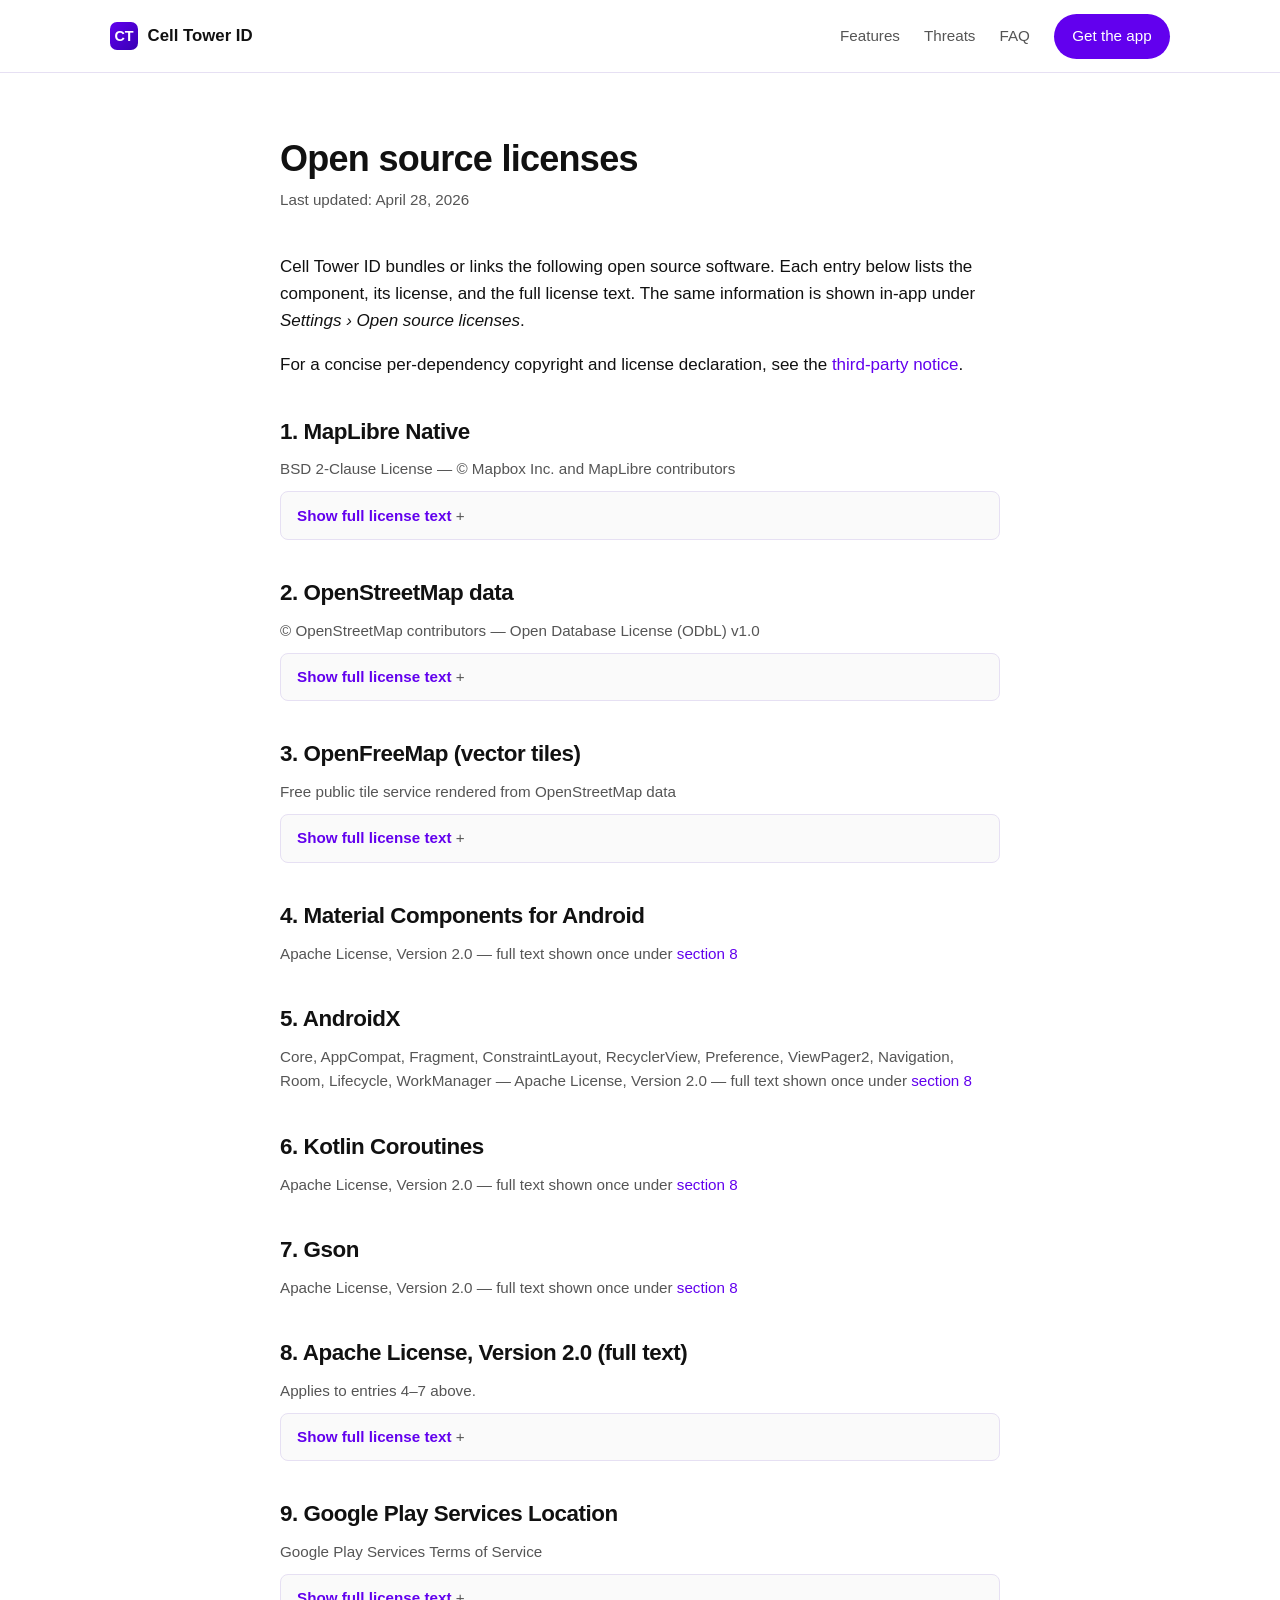
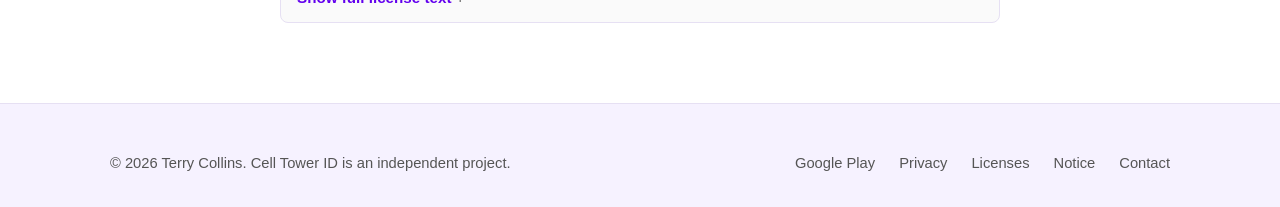
==== website/licenses.html @ 34ce7bbb "Repoint privacy URL to cell-tower-id.com and publish licenses/notice pages The app and docs still po" ====
<!doctype html>
<html lang="en">
<head>
  <meta charset="utf-8">
  <meta name="viewport" content="width=device-width, initial-scale=1">
  <title>Open source licenses &mdash; Cell Tower ID</title>
  <meta name="description" content="Open source licenses for software bundled with Cell Tower ID, including MapLibre, OpenStreetMap, OpenFreeMap, AndroidX, Material Components, Kotlin Coroutines, Gson, and Google Play Services Location.">
  <meta name="theme-color" content="#6200ee">
  <link rel="canonical" href="https://cell-tower-id.com/licenses.html">
  <link rel="stylesheet" href="styles.css">
</head>
<body>

  <header class="site-header">
    <div class="container">
      <a class="brand" href="index.html">
        <span class="brand-mark">CT</span>
        <span>Cell Tower ID</span>
      </a>
      <nav class="nav" aria-label="Primary">
        <a href="index.html#features">Features</a>
        <a href="index.html#threats">Threats</a>
        <a href="index.html#faq">FAQ</a>
        <a class="btn-cta" href="https://play.google.com/store/apps/details?id=com.terrycollins.celltowerid">Get the app</a>
      </nav>
    </div>
  </header>

  <main class="legal">
    <h1>Open source licenses</h1>
    <p class="updated">Last updated: April 28, 2026</p>

    <p>Cell Tower ID bundles or links the following open source software. Each entry below lists the component, its license, and the full license text. The same information is shown in-app under <em>Settings &rsaquo; Open source licenses</em>.</p>
    <p>For a concise per-dependency copyright and license declaration, see the <a href="notice.html">third-party notice</a>.</p>

    <h2>1. MapLibre Native</h2>
    <p class="terms">BSD 2-Clause License &mdash; &copy; Mapbox Inc. and MapLibre contributors</p>
    <details id="lic-maplibre">
      <summary>Show full license text</summary>
      <pre id="text-maplibre">BSD 2-Clause License

Copyright (c) 2014-2020, Mapbox Inc.
Copyright (c) 2020-2025, MapLibre contributors

Redistribution and use in source and binary forms, with or without
modification, are permitted provided that the following conditions are met:

1. Redistributions of source code must retain the above copyright notice,
   this list of conditions and the following disclaimer.

2. Redistributions in binary form must reproduce the above copyright notice,
   this list of conditions and the following disclaimer in the documentation
   and/or other materials provided with the distribution.

THIS SOFTWARE IS PROVIDED BY THE COPYRIGHT HOLDERS AND CONTRIBUTORS "AS IS"
AND ANY EXPRESS OR IMPLIED WARRANTIES, INCLUDING, BUT NOT LIMITED TO, THE
IMPLIED WARRANTIES OF MERCHANTABILITY AND FITNESS FOR A PARTICULAR PURPOSE
ARE DISCLAIMED. IN NO EVENT SHALL THE COPYRIGHT HOLDER OR CONTRIBUTORS BE
LIABLE FOR ANY DIRECT, INDIRECT, INCIDENTAL, SPECIAL, EXEMPLARY, OR
CONSEQUENTIAL DAMAGES (INCLUDING, BUT NOT LIMITED TO, PROCUREMENT OF
SUBSTITUTE GOODS OR SERVICES; LOSS OF USE, DATA, OR PROFITS; OR BUSINESS
INTERRUPTION) HOWEVER CAUSED AND ON ANY THEORY OF LIABILITY, WHETHER IN
CONTRACT, STRICT LIABILITY, OR TORT (INCLUDING NEGLIGENCE OR OTHERWISE)
ARISING IN ANY WAY OUT OF THE USE OF THIS SOFTWARE, EVEN IF ADVISED OF THE
POSSIBILITY OF SUCH DAMAGE.</pre>
    </details>

    <h2>2. OpenStreetMap data</h2>
    <p class="terms">&copy; OpenStreetMap contributors &mdash; Open Database License (ODbL) v1.0</p>
    <details id="lic-osm">
      <summary>Show full license text</summary>
      <pre id="text-osm">Map data &copy; OpenStreetMap contributors

This product includes data from the OpenStreetMap project, available
under the Open Database License (ODbL) v1.0:

    https://opendatacommons.org/licenses/odbl/1-0/

Cartography (rendered tiles) is provided by OpenFreeMap and is
distributed as a "Produced Work" under the ODbL terms.

For full attribution information, see:

    https://www.openstreetmap.org/copyright

Summary of ODbL terms (informative &mdash; not a substitute for the license):

  - Attribute: You must attribute any public use of the database, or works
    produced from the database, in the manner specified in the license.
  - Share-Alike: If you publicly use any adapted version of the database,
    or works produced from an adapted database, you must also offer that
    adapted database under the ODbL.
  - Keep open: If you redistribute the database, or an adapted version of
    it, then you may use technological measures that restrict the work
    (such as DRM) as long as you also redistribute a version without such
    measures.</pre>
    </details>

    <h2>3. OpenFreeMap (vector tiles)</h2>
    <p class="terms">Free public tile service rendered from OpenStreetMap data</p>
    <details id="lic-openfreemap">
      <summary>Show full license text</summary>
      <pre id="text-openfreemap">OpenFreeMap

Vector map tiles served from https://tiles.openfreemap.org are
provided by the OpenFreeMap project for free public use, including
in commercial applications, with no API key or registration.

Cell Tower ID renders these tiles using the MapLibre Native SDK and
caches a small bounded number of tiles for offline display via
MapLibre's standard offline manager.

Tile data is rendered from OpenStreetMap source data and is
distributed under the same Open Database License (ODbL) v1.0:

    https://opendatacommons.org/licenses/odbl/1-0/

OpenFreeMap project page and terms:

    https://openfreemap.org/

Required attribution:

    &copy; OpenStreetMap contributors &middot; OpenFreeMap

This attribution is shown on every map screen in this application
and may not be hidden or obscured.</pre>
    </details>

    <h2>4. Material Components for Android</h2>
    <p class="terms">Apache License, Version 2.0 &mdash; full text shown once under <a href="#lic-apache">section 8</a></p>

    <h2>5. AndroidX</h2>
    <p class="terms">Core, AppCompat, Fragment, ConstraintLayout, RecyclerView, Preference, ViewPager2, Navigation, Room, Lifecycle, WorkManager &mdash; Apache License, Version 2.0 &mdash; full text shown once under <a href="#lic-apache">section 8</a></p>

    <h2>6. Kotlin Coroutines</h2>
    <p class="terms">Apache License, Version 2.0 &mdash; full text shown once under <a href="#lic-apache">section 8</a></p>

    <h2>7. Gson</h2>
    <p class="terms">Apache License, Version 2.0 &mdash; full text shown once under <a href="#lic-apache">section 8</a></p>

    <h2 id="lic-apache">8. Apache License, Version 2.0 (full text)</h2>
    <p class="terms">Applies to entries 4&ndash;7 above.</p>
    <details id="lic-apache-details">
      <summary>Show full license text</summary>
      <pre id="text-apache">                                 Apache License
                           Version 2.0, January 2004
                        http://www.apache.org/licenses/

   TERMS AND CONDITIONS FOR USE, REPRODUCTION, AND DISTRIBUTION

   1. Definitions.

      "License" shall mean the terms and conditions for use, reproduction,
      and distribution as defined by Sections 1 through 9 of this document.

      "Licensor" shall mean the copyright owner or entity authorized by
      the copyright owner that is granting the License.

      "Legal Entity" shall mean the union of the acting entity and all
      other entities that control, are controlled by, or are under common
      control with that entity. For the purposes of this definition,
      "control" means (i) the power, direct or indirect, to cause the
      direction or management of such entity, whether by contract or
      otherwise, or (ii) ownership of fifty percent (50%) or more of the
      outstanding shares, or (iii) beneficial ownership of such entity.

      "You" (or "Your") shall mean an individual or Legal Entity
      exercising permissions granted by this License.

      "Source" form shall mean the preferred form for making modifications,
      including but not limited to software source code, documentation
      source, and configuration files.

      "Object" form shall mean any form resulting from mechanical
      transformation or translation of a Source form, including but
      not limited to compiled object code, generated documentation,
      and conversions to other media types.

      "Work" shall mean the work of authorship, whether in Source or
      Object form, made available under the License, as indicated by a
      copyright notice that is included in or attached to the work
      (an example is provided in the Appendix below).

      "Derivative Works" shall mean any work, whether in Source or Object
      form, that is based on (or derived from) the Work and for which the
      editorial revisions, annotations, elaborations, or other modifications
      represent, as a whole, an original work of authorship. For the purposes
      of this License, Derivative Works shall not include works that remain
      separable from, or merely link (or bind by name) to the interfaces of,
      the Work and Derivative Works thereof.

      "Contribution" shall mean any work of authorship, including
      the original version of the Work and any modifications or additions
      to that Work or Derivative Works thereof, that is intentionally
      submitted to Licensor for inclusion in the Work by the copyright owner
      or by an individual or Legal Entity authorized to submit on behalf of
      the copyright owner. For the purposes of this definition, "submitted"
      means any form of electronic, verbal, or written communication sent
      to the Licensor or its representatives, including but not limited to
      communication on electronic mailing lists, source code control systems,
      and issue tracking systems that are managed by, or on behalf of, the
      Licensor for the purpose of discussing and improving the Work, but
      excluding communication that is conspicuously marked or otherwise
      designated in writing by the copyright owner as "Not a Contribution."

      "Contributor" shall mean Licensor and any individual or Legal Entity
      on behalf of whom a Contribution has been received by Licensor and
      subsequently incorporated within the Work.

   2. Grant of Copyright License. Subject to the terms and conditions of
      this License, each Contributor hereby grants to You a perpetual,
      worldwide, non-exclusive, no-charge, royalty-free, irrevocable
      copyright license to reproduce, prepare Derivative Works of,
      publicly display, publicly perform, sublicense, and distribute the
      Work and such Derivative Works in Source or Object form.

   3. Grant of Patent License. Subject to the terms and conditions of
      this License, each Contributor hereby grants to You a perpetual,
      worldwide, non-exclusive, no-charge, royalty-free, irrevocable
      (except as stated in this section) patent license to make, have made,
      use, offer to sell, sell, import, and otherwise transfer the Work,
      where such license applies only to those patent claims licensable
      by such Contributor that are necessarily infringed by their
      Contribution(s) alone or by combination of their Contribution(s)
      with the Work to which such Contribution(s) was submitted. If You
      institute patent litigation against any entity (including a
      cross-claim or counterclaim in a lawsuit) alleging that the Work
      or a Contribution incorporated within the Work constitutes direct
      or contributory patent infringement, then any patent licenses
      granted to You under this License for that Work shall terminate
      as of the date such litigation is filed.

   4. Redistribution. You may reproduce and distribute copies of the
      Work or Derivative Works thereof in any medium, with or without
      modifications, and in Source or Object form, provided that You
      meet the following conditions:

      (a) You must give any other recipients of the Work or
          Derivative Works a copy of this License; and

      (b) You must cause any modified files to carry prominent notices
          stating that You changed the files; and

      (c) You must retain, in the Source form of any Derivative Works
          that You distribute, all copyright, patent, trademark, and
          attribution notices from the Source form of the Work,
          excluding those notices that do not pertain to any part of
          the Derivative Works; and

      (d) If the Work includes a "NOTICE" text file as part of its
          distribution, then any Derivative Works that You distribute must
          include a readable copy of the attribution notices contained
          within such NOTICE file, excluding those notices that do not
          pertain to any part of the Derivative Works, in at least one
          of the following places: within a NOTICE text file distributed
          as part of the Derivative Works; within the Source form or
          documentation, if provided along with the Derivative Works; or,
          within a display generated by the Derivative Works, if and
          wherever such third-party notices normally appear. The contents
          of the NOTICE file are for informational purposes only and
          do not modify the License. You may add Your own attribution
          notices within Derivative Works that You distribute, alongside
          or as an addendum to the NOTICE text from the Work, provided
          that such additional attribution notices cannot be construed
          as modifying the License.

      You may add Your own copyright statement to Your modifications and
      may provide additional or different license terms and conditions
      for use, reproduction, or distribution of Your modifications, or
      for any such Derivative Works as a whole, provided Your use,
      reproduction, and distribution of the Work otherwise complies with
      the conditions stated in this License.

   5. Submission of Contributions. Unless You explicitly state otherwise,
      any Contribution intentionally submitted for inclusion in the Work
      by You to the Licensor shall be under the terms and conditions of
      this License, without any additional terms or conditions.
      Notwithstanding the above, nothing herein shall supersede or modify
      the terms of any separate license agreement you may have executed
      with Licensor regarding such Contributions.

   6. Trademarks. This License does not grant permission to use the trade
      names, trademarks, service marks, or product names of the Licensor,
      except as required for describing the origin of the Work and
      reproducing the content of the NOTICE file.

   7. Disclaimer of Warranty. Unless required by applicable law or
      agreed to in writing, Licensor provides the Work (and each
      Contributor provides its Contributions) on an "AS IS" BASIS,
      WITHOUT WARRANTIES OR CONDITIONS OF ANY KIND, either express or
      implied, including, without limitation, any warranties or conditions
      of TITLE, NON-INFRINGEMENT, MERCHANTABILITY, or FITNESS FOR A
      PARTICULAR PURPOSE. You are solely responsible for determining the
      appropriateness of using or redistributing the Work and assume any
      risks associated with Your exercise of permissions under this License.

   8. Limitation of Liability. In no event and under no legal theory,
      whether in tort (including negligence), contract, or otherwise,
      unless required by applicable law (such as deliberate and grossly
      negligent acts) or agreed to in writing, shall any Contributor be
      liable to You for damages, including any direct, indirect, special,
      incidental, or consequential damages of any character arising as a
      result of this License or out of the use or inability to use the
      Work (including but not limited to damages for loss of goodwill,
      work stoppage, computer failure or malfunction, or any and all
      other commercial damages or losses), even if such Contributor
      has been advised of the possibility of such damages.

   9. Accepting Warranty or Additional Liability. While redistributing
      the Work or Derivative Works thereof, You may accept support,
      service, warranty, indemnity, or other liability obligations and/or
      rights consistent with this License. However, in accepting such
      obligations, You may act only on Your own behalf and on Your sole
      responsibility, not on behalf of any other Contributor, and only
      if You agree to indemnify, defend, and hold each Contributor
      harmless for any liability incurred by, or claims asserted against,
      such Contributor by reason of your accepting any such warranty or
      additional liability.

   END OF TERMS AND CONDITIONS</pre>
    </details>

    <h2>9. Google Play Services Location</h2>
    <p class="terms">Google Play Services Terms of Service</p>
    <details id="lic-play-services">
      <summary>Show full license text</summary>
      <pre id="text-play-services">Google Play Services Location

Used by Cell Tower ID for the FusedLocationProviderClient API,
which supplies GPS coordinates that are paired with cell tower
observations during a collection session.

Distributed by Google LLC under the Google Play Services Terms of
Service:

    https://developers.google.com/android/guides/overview

Use of the Google Play Services SDK is also governed by the
Google APIs Terms of Service:

    https://developers.google.com/terms

Cell Tower ID does not transmit any location data, cell tower data,
or device identifiers off the device. The Play Services Location
client is used purely for on-device positioning.</pre>
    </details>
  </main>

  <footer class="site-footer">
    <div class="container">
      <div>&copy; 2026 Terry Collins. Cell Tower ID is an independent project.</div>
      <nav class="footer-links" aria-label="Footer">
        <a href="https://play.google.com/store/apps/details?id=com.terrycollins.celltowerid">Google Play</a>
        <a href="privacy.html">Privacy</a>
        <a href="licenses.html">Licenses</a>
        <a href="notice.html">Notice</a>
        <a href="mailto:tezball86@gmail.com">Contact</a>
      </nav>
    </div>
  </footer>

</body>
</html>
---- website/styles.css ----
:root {
  --primary: #6200ee;
  --primary-dark: #3700b3;
  --primary-soft: #f6f2ff;
  --accent: #03dac5;
  --alert-high: #d50000;
  --alert-medium: #ff6d00;
  --bg: #ffffff;
  --bg-soft: #f6f2ff;
  --bg-elevated: #fafafa;
  --text: #111111;
  --text-muted: #555555;
  --border: #e6e0f3;
  --shadow-sm: 0 1px 2px rgba(0, 0, 0, 0.06), 0 2px 6px rgba(0, 0, 0, 0.04);
  --shadow-md: 0 4px 12px rgba(98, 0, 238, 0.10), 0 1px 3px rgba(0, 0, 0, 0.05);
  --shadow-lg: 0 10px 30px rgba(98, 0, 238, 0.18);
  --radius-sm: 8px;
  --radius-md: 14px;
  --radius-lg: 24px;
  --max-width: 1100px;
  --space-section: clamp(3rem, 8vw, 6rem);
}

* {
  box-sizing: border-box;
}

html {
  scroll-behavior: smooth;
  -webkit-text-size-adjust: 100%;
}

body {
  margin: 0;
  font-family: -apple-system, BlinkMacSystemFont, "Segoe UI", Roboto, "Helvetica Neue", Arial, sans-serif;
  font-size: 17px;
  line-height: 1.6;
  color: var(--text);
  background: var(--bg);
  -webkit-font-smoothing: antialiased;
  -moz-osx-font-smoothing: grayscale;
}

img {
  max-width: 100%;
  height: auto;
  display: block;
}

a {
  color: var(--primary);
  text-decoration: none;
}

a:hover {
  color: var(--primary-dark);
  text-decoration: underline;
}

h1, h2, h3 {
  margin: 0 0 0.5em;
  line-height: 1.2;
  color: var(--text);
  letter-spacing: -0.02em;
}

h1 { font-size: clamp(2.25rem, 5.5vw, 3.5rem); font-weight: 800; }
h2 { font-size: clamp(1.75rem, 3.5vw, 2.5rem); font-weight: 700; margin-bottom: 0.75em; }
h3 { font-size: 1.25rem; font-weight: 600; }

p { margin: 0 0 1em; }

.container {
  max-width: var(--max-width);
  margin: 0 auto;
  padding: 0 1.25rem;
}

/* ---------- Header ---------- */
.site-header {
  position: sticky;
  top: 0;
  z-index: 50;
  background: rgba(255, 255, 255, 0.85);
  backdrop-filter: saturate(180%) blur(12px);
  -webkit-backdrop-filter: saturate(180%) blur(12px);
  border-bottom: 1px solid var(--border);
}

.site-header .container {
  display: flex;
  align-items: center;
  justify-content: space-between;
  padding-top: 0.85rem;
  padding-bottom: 0.85rem;
}

.brand {
  display: flex;
  align-items: center;
  gap: 0.6rem;
  font-weight: 700;
  color: var(--text);
  text-decoration: none;
  font-size: 1.05rem;
}

.brand:hover { text-decoration: none; color: var(--text); }

.brand-mark {
  width: 28px;
  height: 28px;
  border-radius: 7px;
  background: linear-gradient(135deg, var(--primary), var(--primary-dark));
  display: grid;
  place-items: center;
  color: white;
  font-weight: 800;
  font-size: 0.9rem;
}

.nav {
  display: flex;
  align-items: center;
  gap: 1.5rem;
}

.nav a {
  color: var(--text-muted);
  font-size: 0.95rem;
  font-weight: 500;
}

.nav a:hover { color: var(--primary); text-decoration: none; }

.nav .btn-cta { color: white; }
.nav .btn-cta:hover { color: white; }

@media (max-width: 720px) {
  .nav a:not(.btn-cta) { display: none; }
}

/* ---------- Buttons ---------- */
.btn-cta {
  display: inline-flex;
  align-items: center;
  gap: 0.5rem;
  background: var(--primary);
  color: white;
  padding: 0.65rem 1.15rem;
  border-radius: 999px;
  font-weight: 600;
  font-size: 0.95rem;
  border: none;
  transition: background 0.15s ease, transform 0.15s ease;
}

.btn-cta:hover {
  background: var(--primary-dark);
  text-decoration: none;
  color: white;
  transform: translateY(-1px);
}

.btn-cta-large {
  padding: 0.9rem 1.5rem;
  font-size: 1.05rem;
}

.btn-secondary {
  display: inline-flex;
  align-items: center;
  gap: 0.5rem;
  border: 1.5px solid var(--border);
  color: var(--text);
  padding: 0.85rem 1.4rem;
  border-radius: 999px;
  font-weight: 600;
  font-size: 1rem;
  background: white;
  transition: border-color 0.15s ease, color 0.15s ease;
}

.btn-secondary:hover {
  border-color: var(--primary);
  color: var(--primary);
  text-decoration: none;
}

/* ---------- Hero ---------- */
.hero {
  padding: 4rem 0 var(--space-section);
  background:
    radial-gradient(ellipse 90% 60% at 50% 0%, var(--primary-soft) 0%, transparent 60%),
    var(--bg);
  overflow: hidden;
}

.hero-grid {
  display: grid;
  grid-template-columns: 1.15fr 1fr;
  gap: 3.5rem;
  align-items: center;
}

@media (max-width: 860px) {
  .hero-grid { grid-template-columns: 1fr; gap: 2.5rem; text-align: center; }
}

.hero-eyebrow {
  display: inline-block;
  font-size: 0.85rem;
  font-weight: 600;
  text-transform: uppercase;
  letter-spacing: 0.08em;
  color: var(--primary);
  background: var(--primary-soft);
  padding: 0.35rem 0.8rem;
  border-radius: 999px;
  margin-bottom: 1.25rem;
}

.hero h1 {
  margin-bottom: 1rem;
}

.hero-tagline {
  font-size: clamp(1.05rem, 2vw, 1.25rem);
  color: var(--text-muted);
  max-width: 32em;
  margin-bottom: 2rem;
}

@media (max-width: 860px) {
  .hero-tagline { margin-left: auto; margin-right: auto; }
}

.hero-actions {
  display: flex;
  flex-wrap: wrap;
  gap: 0.75rem;
  align-items: center;
}

@media (max-width: 860px) {
  .hero-actions { justify-content: center; }
}

.hero-screenshot-wrap {
  position: relative;
  display: flex;
  justify-content: center;
}

.hero-screenshot {
  border-radius: var(--radius-lg);
  box-shadow: var(--shadow-lg);
  max-height: 600px;
  width: auto;
  border: 1px solid var(--border);
}

/* ---------- Generic section ---------- */
section { padding: var(--space-section) 0; }
section.alt { background: var(--bg-soft); }

.section-head {
  text-align: center;
  max-width: 38em;
  margin: 0 auto 3rem;
}

.section-head p {
  color: var(--text-muted);
  font-size: 1.1rem;
  margin: 0;
}

.eyebrow {
  display: inline-block;
  font-size: 0.85rem;
  font-weight: 600;
  text-transform: uppercase;
  letter-spacing: 0.08em;
  color: var(--primary);
  margin-bottom: 0.75rem;
}

/* ---------- Pillars ---------- */
.pillars {
  display: grid;
  grid-template-columns: repeat(3, 1fr);
  gap: 1.5rem;
}

@media (max-width: 760px) {
  .pillars { grid-template-columns: 1fr; }
}

.pillar {
  background: white;
  border: 1px solid var(--border);
  border-radius: var(--radius-md);
  padding: 1.75rem;
  transition: transform 0.2s ease, box-shadow 0.2s ease;
}

.pillar:hover {
  transform: translateY(-2px);
  box-shadow: var(--shadow-md);
}

.pillar-icon {
  width: 44px;
  height: 44px;
  border-radius: 11px;
  background: var(--primary-soft);
  color: var(--primary);
  display: grid;
  place-items: center;
  margin-bottom: 1rem;
}

.pillar-icon svg { width: 22px; height: 22px; }

.pillar h3 { margin-bottom: 0.5rem; }
.pillar p { color: var(--text-muted); margin: 0; font-size: 0.97rem; }

/* ---------- Feature grid ---------- */
.feature-grid {
  display: grid;
  grid-template-columns: repeat(4, 1fr);
  gap: 1rem;
}

@media (max-width: 980px) { .feature-grid { grid-template-columns: repeat(2, 1fr); } }
@media (max-width: 520px) { .feature-grid { grid-template-columns: 1fr; } }

.feature {
  background: white;
  border: 1px solid var(--border);
  border-radius: var(--radius-md);
  padding: 1.25rem;
  font-size: 0.95rem;
}

.feature-title {
  font-weight: 600;
  margin-bottom: 0.35rem;
  color: var(--text);
}

.feature-body {
  color: var(--text-muted);
  font-size: 0.9rem;
  margin: 0;
}

/* ---------- Screenshot gallery ---------- */
.gallery {
  display: flex;
  gap: 1rem;
  overflow-x: auto;
  padding: 0.5rem 1.25rem 2rem;
  scroll-snap-type: x mandatory;
  -webkit-overflow-scrolling: touch;
  scrollbar-width: thin;
}

.gallery-wrap { margin: 0 -1.25rem; }

.gallery-item {
  flex: 0 0 auto;
  width: 240px;
  scroll-snap-align: center;
}

.gallery-item img {
  border-radius: var(--radius-md);
  border: 1px solid var(--border);
  box-shadow: var(--shadow-sm);
  width: 100%;
  height: auto;
}

.gallery-caption {
  margin-top: 0.75rem;
  text-align: center;
  font-size: 0.9rem;
  color: var(--text-muted);
  font-weight: 500;
}

/* ---------- Threats section ---------- */
.threats-intro {
  max-width: 42em;
  margin: 0 auto 2.5rem;
  text-align: center;
  color: var(--text-muted);
  font-size: 1.05rem;
}

.threat-grid {
  display: grid;
  grid-template-columns: repeat(2, 1fr);
  gap: 1.25rem;
}

@media (max-width: 760px) { .threat-grid { grid-template-columns: 1fr; } }

.threat {
  position: relative;
  background: white;
  border: 1px solid var(--border);
  border-left: 4px solid var(--alert-high);
  border-radius: var(--radius-md);
  padding: 1.5rem 1.5rem 1.5rem 1.75rem;
  box-shadow: var(--shadow-sm);
}

.threat-badge {
  display: inline-flex;
  align-items: center;
  gap: 0.4rem;
  background: rgba(213, 0, 0, 0.08);
  color: var(--alert-high);
  font-size: 0.75rem;
  font-weight: 700;
  text-transform: uppercase;
  letter-spacing: 0.08em;
  padding: 0.25rem 0.6rem;
  border-radius: 999px;
  margin-bottom: 0.85rem;
}

.threat-badge::before {
  content: "";
  display: inline-block;
  width: 6px;
  height: 6px;
  border-radius: 50%;
  background: var(--alert-high);
  box-shadow: 0 0 0 3px rgba(213, 0, 0, 0.2);
}

.threat h3 {
  margin-bottom: 0.6rem;
  font-size: 1.15rem;
}

.threat p {
  color: var(--text-muted);
  margin: 0;
  font-size: 0.95rem;
}

.threats-extra {
  margin-top: 2.5rem;
  text-align: center;
}

.threats-extra summary {
  cursor: pointer;
  display: inline-block;
  font-weight: 600;
  color: var(--primary);
  list-style: none;
}

.threats-extra summary::-webkit-details-marker { display: none; }
.threats-extra summary::after { content: " ↓"; transition: transform 0.2s ease; display: inline-block; }
.threats-extra[open] summary::after { content: " ↑"; }

.medium-list {
  margin-top: 1.5rem;
  display: grid;
  grid-template-columns: repeat(auto-fit, minmax(260px, 1fr));
  gap: 1rem;
  text-align: left;
}

.medium-item {
  background: white;
  border: 1px solid var(--border);
  border-left: 3px solid var(--alert-medium);
  border-radius: var(--radius-sm);
  padding: 1rem 1.15rem;
}

.medium-item h4 {
  margin: 0 0 0.4rem;
  font-size: 0.98rem;
  color: var(--text);
}

.medium-item p {
  margin: 0;
  font-size: 0.88rem;
  color: var(--text-muted);
}

/* ---------- Privacy section ---------- */
.privacy-grid {
  display: grid;
  grid-template-columns: 1.1fr 1fr;
  gap: 3rem;
  align-items: start;
}

@media (max-width: 860px) {
  .privacy-grid { grid-template-columns: 1fr; gap: 2rem; }
}

.privacy-list {
  list-style: none;
  margin: 0;
  padding: 0;
}

.privacy-list li {
  padding: 1rem 0;
  border-bottom: 1px solid var(--border);
}

.privacy-list li:last-child { border-bottom: none; }

.privacy-list strong {
  display: block;
  margin-bottom: 0.2rem;
  color: var(--text);
}

.privacy-list span {
  font-size: 0.92rem;
  color: var(--text-muted);
}

/* ---------- FAQ ---------- */
.faq {
  max-width: 740px;
  margin: 0 auto;
}

.faq details {
  background: white;
  border: 1px solid var(--border);
  border-radius: var(--radius-sm);
  margin-bottom: 0.75rem;
  overflow: hidden;
}

.faq details[open] {
  border-color: var(--primary);
  box-shadow: var(--shadow-sm);
}

.faq summary {
  cursor: pointer;
  padding: 1.1rem 1.25rem;
  font-weight: 600;
  font-size: 1rem;
  list-style: none;
  display: flex;
  justify-content: space-between;
  align-items: center;
  gap: 1rem;
}

.faq summary::-webkit-details-marker { display: none; }

.faq summary::after {
  content: "+";
  font-size: 1.4rem;
  font-weight: 400;
  color: var(--primary);
  transition: transform 0.2s ease;
  flex-shrink: 0;
}

.faq details[open] summary::after { content: "−"; }

.faq-body {
  padding: 0 1.25rem 1.25rem;
  color: var(--text-muted);
}

.faq-body p:last-child { margin-bottom: 0; }

/* ---------- Footer ---------- */
.site-footer {
  padding: 3rem 0 2rem;
  background: var(--bg-soft);
  border-top: 1px solid var(--border);
  font-size: 0.92rem;
  color: var(--text-muted);
}

.site-footer .container {
  display: flex;
  flex-wrap: wrap;
  justify-content: space-between;
  align-items: center;
  gap: 1rem;
}

.footer-links {
  display: flex;
  gap: 1.5rem;
  flex-wrap: wrap;
}

.footer-links a { color: var(--text-muted); }
.footer-links a:hover { color: var(--primary); }

/* ---------- Standalone privacy page ---------- */
.legal {
  max-width: 760px;
  margin: 0 auto;
  padding: 4rem 1.25rem;
}

.legal h1 {
  font-size: 2.25rem;
  margin-bottom: 0.5rem;
}

.legal .updated {
  color: var(--text-muted);
  font-size: 0.95rem;
  margin-bottom: 2.5rem;
}

.legal h2 {
  font-size: 1.4rem;
  margin-top: 2.5rem;
  margin-bottom: 0.75rem;
}

.legal ul { padding-left: 1.5rem; }
.legal li { margin-bottom: 0.4rem; }

.legal h3 {
  font-size: 1.1rem;
  margin-top: 2rem;
  margin-bottom: 0.4rem;
}

.legal .terms {
  color: var(--text-muted);
  margin-top: 0;
  margin-bottom: 0.6rem;
  font-size: 0.95rem;
}

.legal details {
  border: 1px solid var(--border);
  border-radius: var(--radius-sm);
  margin-bottom: 1rem;
  background: var(--bg-elevated);
}

.legal details[open] {
  border-color: var(--primary);
}

.legal summary {
  cursor: pointer;
  padding: 0.7rem 1rem;
  font-weight: 600;
  font-size: 0.95rem;
  color: var(--primary);
  list-style: none;
  user-select: none;
}

.legal summary::-webkit-details-marker { display: none; }

.legal summary::after {
  content: "  +";
  font-weight: 400;
  color: var(--text-muted);
}

.legal details[open] summary::after { content: "  −"; }

.legal pre {
  margin: 0;
  padding: 1rem 1.25rem;
  border-top: 1px solid var(--border);
  background: white;
  font-family: ui-monospace, SFMono-Regular, "SF Mono", Menlo, Monaco, Consolas, "Liberation Mono", "Courier New", monospace;
  font-size: 0.82rem;
  line-height: 1.5;
  color: var(--text);
  white-space: pre-wrap;
  word-wrap: break-word;
  max-height: 420px;
  overflow-y: auto;
}
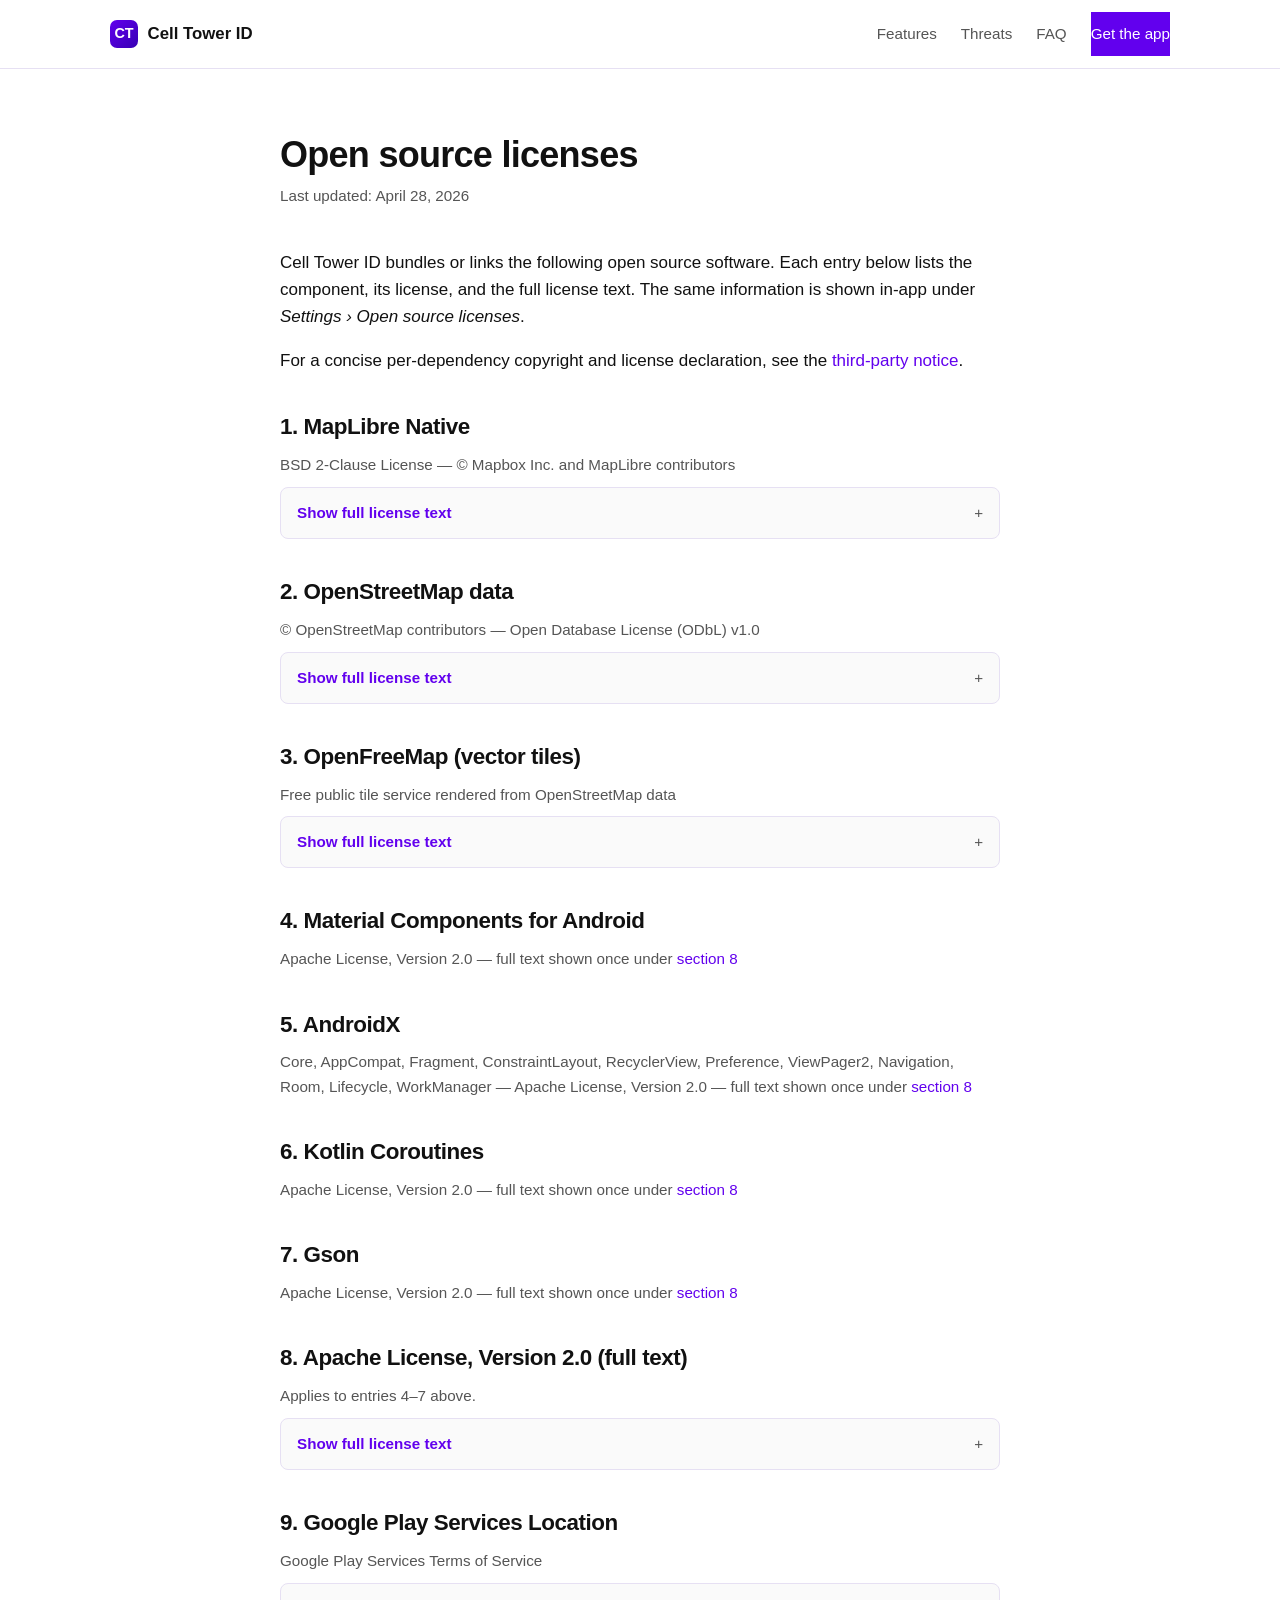
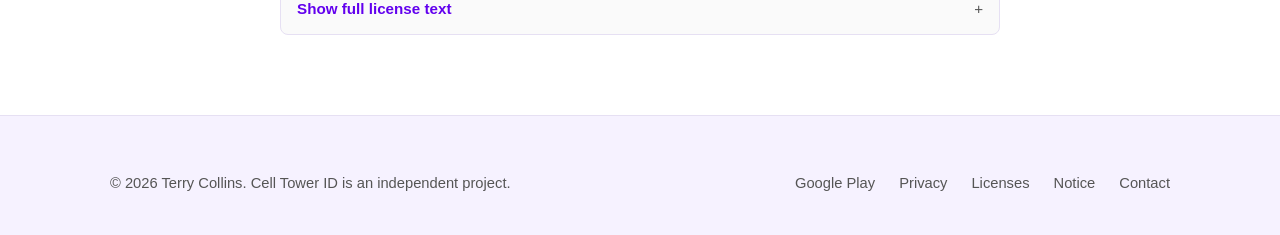
==== commit c2945353: "Make the website mobile-first with a hamburger menu and lighter hero The site was semi-responsive bu" ====
--- a/website/licenses.html
+++ b/website/licenses.html
@@ -17,12 +17,17 @@
         <span class="brand-mark">CT</span>
         <span>Cell Tower ID</span>
       </a>
-      <nav class="nav" aria-label="Primary">
-        <a href="index.html#features">Features</a>
-        <a href="index.html#threats">Threats</a>
-        <a href="index.html#faq">FAQ</a>
-        <a class="btn-cta" href="https://play.google.com/store/apps/details?id=com.terrycollins.celltowerid">Get the app</a>
-      </nav>
+      <details class="nav-disclosure">
+        <summary aria-label="Menu">
+          <svg width="24" height="24" viewBox="0 0 24 24" fill="none" stroke="currentColor" stroke-width="2" stroke-linecap="round" stroke-linejoin="round" aria-hidden="true"><line x1="3" y1="6" x2="21" y2="6"/><line x1="3" y1="12" x2="21" y2="12"/><line x1="3" y1="18" x2="21" y2="18"/></svg>
+        </summary>
+        <nav class="nav" aria-label="Primary">
+          <a href="index.html#features">Features</a>
+          <a href="index.html#threats">Threats</a>
+          <a href="index.html#faq">FAQ</a>
+          <a class="btn-cta" href="https://play.google.com/store/apps/details?id=com.terrycollins.celltowerid">Get the app</a>
+        </nav>
+      </details>
     </div>
   </header>
 
@@ -360,5 +365,19 @@
     </div>
   </footer>
 
+  <script>
+    (function () {
+      var mq = window.matchMedia('(min-width: 900px)');
+      function sync() {
+        document.querySelectorAll('.nav-disclosure').forEach(function (d) {
+          if (mq.matches) d.setAttribute('open', '');
+          else d.removeAttribute('open');
+        });
+      }
+      sync();
+      mq.addEventListener('change', sync);
+    })();
+  </script>
+
 </body>
 </html>
--- a/website/styles.css
+++ b/website/styles.css
@@ -1,3 +1,11 @@
+/* ============================================================
+   cell-tower-id.com — stylesheet
+   Mobile-first architecture. Breakpoints (min-width):
+     640px  — phablet:    2-col features, 2-col pillars, footer row
+     900px  — tablet:     hero side-by-side, 2-col threats/privacy, full nav
+    1024px  — desktop:    3-col pillars, 4-col features
+   ============================================================ */
+
 :root {
   --primary: #6200ee;
   --primary-dark: #3700b3;
@@ -21,6 +29,7 @@
   --space-section: clamp(3rem, 8vw, 6rem);
 }
 
+/* ---------- Base ---------- */
 * {
   box-sizing: border-box;
 }
@@ -28,12 +37,13 @@
 html {
   scroll-behavior: smooth;
   -webkit-text-size-adjust: 100%;
+  font-size: 100%;
 }
 
 body {
   margin: 0;
   font-family: -apple-system, BlinkMacSystemFont, "Segoe UI", Roboto, "Helvetica Neue", Arial, sans-serif;
-  font-size: 17px;
+  font-size: 1.0625rem;
   line-height: 1.6;
   color: var(--text);
   background: var(--bg);
@@ -70,10 +80,73 @@
 
 p { margin: 0 0 1em; }
 
+/* ---------- Layout ---------- */
 .container {
   max-width: var(--max-width);
   margin: 0 auto;
-  padding: 0 1.25rem;
+  padding-inline-start: max(1.25rem, env(safe-area-inset-left));
+  padding-inline-end: max(1.25rem, env(safe-area-inset-right));
+}
+
+section { padding: var(--space-section) 0; }
+section.alt { background: var(--bg-soft); }
+
+.section-head {
+  text-align: center;
+  max-width: 38em;
+  margin: 0 auto 3rem;
+}
+
+.section-head p {
+  color: var(--text-muted);
+  font-size: 1.1rem;
+  margin: 0;
+}
+
+.eyebrow {
+  display: inline-block;
+  font-size: 0.85rem;
+  font-weight: 600;
+  text-transform: uppercase;
+  letter-spacing: 0.08em;
+  color: var(--primary);
+  margin-bottom: 0.75rem;
+}
+
+/* ---------- Announcement banner ---------- */
+.announcement {
+  background: var(--primary);
+  color: #ffffff;
+  font-size: 0.95rem;
+}
+
+.announcement .container {
+  display: flex;
+  flex-wrap: wrap;
+  gap: 0.5rem 0.75rem;
+  justify-content: center;
+  align-items: center;
+  padding-top: 0.6rem;
+  padding-bottom: 0.6rem;
+  text-align: center;
+}
+
+.announcement strong { font-weight: 700; }
+.announcement span { opacity: 0.92; }
+
+/* ---------- Disabled CTA state ---------- */
+.btn-cta.is-disabled,
+.btn-cta.is-disabled:hover {
+  cursor: not-allowed;
+  opacity: 0.85;
+  pointer-events: none;
+}
+
+.footer-disabled {
+  color: var(--text-muted);
+  cursor: not-allowed;
+  display: inline-block;
+  padding: 0.5rem 0;
 }
 
 /* ---------- Header ---------- */
@@ -85,14 +158,15 @@
   backdrop-filter: saturate(180%) blur(12px);
   -webkit-backdrop-filter: saturate(180%) blur(12px);
   border-bottom: 1px solid var(--border);
+  padding-top: max(0.75rem, env(safe-area-inset-top));
+  padding-bottom: 0.75rem;
 }
 
 .site-header .container {
   display: flex;
   align-items: center;
   justify-content: space-between;
-  padding-top: 0.85rem;
-  padding-bottom: 0.85rem;
+  gap: 0.5rem;
 }
 
 .brand {
@@ -103,6 +177,7 @@
   color: var(--text);
   text-decoration: none;
   font-size: 1.05rem;
+  min-height: 44px;
 }
 
 .brand:hover { text-decoration: none; color: var(--text); }
@@ -119,25 +194,104 @@
   font-size: 0.9rem;
 }
 
+/* nav: a closed disclosure on mobile, an inline row on tablet+ */
+.nav-disclosure {
+  position: relative;
+  margin-left: auto;
+}
+
+.nav-disclosure > summary {
+  list-style: none;
+  cursor: pointer;
+  width: 44px;
+  height: 44px;
+  display: inline-flex;
+  align-items: center;
+  justify-content: center;
+  color: var(--text-muted);
+  border-radius: var(--radius-sm);
+}
+
+.nav-disclosure > summary::-webkit-details-marker { display: none; }
+
+.nav-disclosure > summary:hover {
+  color: var(--primary);
+  background: var(--primary-soft);
+}
+
 .nav {
-  display: flex;
-  align-items: center;
-  gap: 1.5rem;
-}
-
-.nav a {
+  display: none;
+  position: absolute;
+  top: calc(100% + 0.5rem);
+  right: 0;
+  flex-direction: column;
+  align-items: stretch;
+  background: white;
+  border: 1px solid var(--border);
+  border-radius: var(--radius-md);
+  padding: 0.5rem;
+  box-shadow: var(--shadow-md);
+  min-width: 14rem;
+  gap: 0;
+}
+
+.nav-disclosure[open] > .nav { display: flex; }
+
+.nav a,
+.nav .btn-cta.is-disabled {
   color: var(--text-muted);
   font-size: 0.95rem;
   font-weight: 500;
-}
-
-.nav a:hover { color: var(--primary); text-decoration: none; }
-
-.nav .btn-cta { color: white; }
+  padding: 0.7rem 0.85rem;
+  border-radius: var(--radius-sm);
+}
+
+.nav a:hover {
+  color: var(--primary);
+  background: var(--primary-soft);
+  text-decoration: none;
+}
+
+.nav .btn-cta {
+  color: white;
+  justify-content: flex-start;
+}
+
 .nav .btn-cta:hover { color: white; }
 
-@media (max-width: 720px) {
-  .nav a:not(.btn-cta) { display: none; }
+.nav .btn-cta.is-disabled {
+  background: var(--primary);
+  color: white;
+}
+
+@media (min-width: 900px) {
+  .nav-disclosure { position: static; margin-left: 0; }
+  .nav-disclosure > summary { display: none; }
+  .nav {
+    display: flex;
+    flex-direction: row;
+    align-items: center;
+    position: static;
+    gap: 1.5rem;
+    background: transparent;
+    border: none;
+    box-shadow: none;
+    padding: 0;
+    min-width: 0;
+  }
+  .nav a,
+  .nav .btn-cta.is-disabled {
+    padding: 0;
+    border-radius: 0;
+  }
+  .nav a:hover { background: transparent; }
+  .nav .btn-cta {
+    justify-content: center;
+  }
+  .nav .btn-cta.is-disabled {
+    padding: 0.7rem 1.1rem;
+    border-radius: 999px;
+  }
 }
 
 /* ---------- Buttons ---------- */
@@ -147,11 +301,12 @@
   gap: 0.5rem;
   background: var(--primary);
   color: white;
-  padding: 0.65rem 1.15rem;
+  padding: 0.7rem 1.1rem;
   border-radius: 999px;
   font-weight: 600;
   font-size: 0.95rem;
   border: none;
+  min-height: 44px;
   transition: background 0.15s ease, transform 0.15s ease;
 }
 
@@ -165,6 +320,7 @@
 .btn-cta-large {
   padding: 0.9rem 1.5rem;
   font-size: 1.05rem;
+  min-height: 48px;
 }
 
 .btn-secondary {
@@ -178,6 +334,7 @@
   font-weight: 600;
   font-size: 1rem;
   background: white;
+  min-height: 48px;
   transition: border-color 0.15s ease, color 0.15s ease;
 }
 
@@ -189,7 +346,8 @@
 
 /* ---------- Hero ---------- */
 .hero {
-  padding: 4rem 0 var(--space-section);
+  padding-top: 2.5rem;
+  padding-bottom: var(--space-section);
   background:
     radial-gradient(ellipse 90% 60% at 50% 0%, var(--primary-soft) 0%, transparent 60%),
     var(--bg);
@@ -198,13 +356,10 @@
 
 .hero-grid {
   display: grid;
-  grid-template-columns: 1.15fr 1fr;
-  gap: 3.5rem;
-  align-items: center;
-}
-
-@media (max-width: 860px) {
-  .hero-grid { grid-template-columns: 1fr; gap: 2.5rem; text-align: center; }
+  grid-template-columns: 1fr;
+  gap: 2rem;
+  align-items: center;
+  text-align: center;
 }
 
 .hero-eyebrow {
@@ -220,19 +375,13 @@
   margin-bottom: 1.25rem;
 }
 
-.hero h1 {
-  margin-bottom: 1rem;
-}
+.hero h1 { margin-bottom: 1rem; }
 
 .hero-tagline {
   font-size: clamp(1.05rem, 2vw, 1.25rem);
   color: var(--text-muted);
   max-width: 32em;
-  margin-bottom: 2rem;
-}
-
-@media (max-width: 860px) {
-  .hero-tagline { margin-left: auto; margin-right: auto; }
+  margin: 0 auto 2rem;
 }
 
 .hero-actions {
@@ -240,10 +389,7 @@
   flex-wrap: wrap;
   gap: 0.75rem;
   align-items: center;
-}
-
-@media (max-width: 860px) {
-  .hero-actions { justify-content: center; }
+  justify-content: center;
 }
 
 .hero-screenshot-wrap {
@@ -255,53 +401,36 @@
 .hero-screenshot {
   border-radius: var(--radius-lg);
   box-shadow: var(--shadow-lg);
-  max-height: 600px;
+  max-height: 70vh;
+  max-width: 280px;
   width: auto;
   border: 1px solid var(--border);
 }
 
-/* ---------- Generic section ---------- */
-section { padding: var(--space-section) 0; }
-section.alt { background: var(--bg-soft); }
-
-.section-head {
-  text-align: center;
-  max-width: 38em;
-  margin: 0 auto 3rem;
-}
-
-.section-head p {
-  color: var(--text-muted);
-  font-size: 1.1rem;
-  margin: 0;
-}
-
-.eyebrow {
-  display: inline-block;
-  font-size: 0.85rem;
-  font-weight: 600;
-  text-transform: uppercase;
-  letter-spacing: 0.08em;
-  color: var(--primary);
-  margin-bottom: 0.75rem;
+@media (min-width: 900px) {
+  .hero { padding-top: 4rem; }
+  .hero-grid {
+    grid-template-columns: 1.15fr 1fr;
+    gap: 3.5rem;
+    text-align: left;
+  }
+  .hero-tagline { margin-left: 0; margin-right: 0; }
+  .hero-actions { justify-content: flex-start; }
+  .hero-screenshot { max-height: 600px; max-width: none; }
 }
 
 /* ---------- Pillars ---------- */
 .pillars {
   display: grid;
-  grid-template-columns: repeat(3, 1fr);
-  gap: 1.5rem;
-}
-
-@media (max-width: 760px) {
-  .pillars { grid-template-columns: 1fr; }
+  grid-template-columns: 1fr;
+  gap: 1rem;
 }
 
 .pillar {
   background: white;
   border: 1px solid var(--border);
   border-radius: var(--radius-md);
-  padding: 1.75rem;
+  padding: 1.5rem;
   transition: transform 0.2s ease, box-shadow 0.2s ease;
 }
 
@@ -326,15 +455,21 @@
 .pillar h3 { margin-bottom: 0.5rem; }
 .pillar p { color: var(--text-muted); margin: 0; font-size: 0.97rem; }
 
+@media (min-width: 640px) {
+  .pillars { grid-template-columns: repeat(2, 1fr); gap: 1.25rem; }
+}
+
+@media (min-width: 1024px) {
+  .pillars { grid-template-columns: repeat(3, 1fr); gap: 1.5rem; }
+  .pillar { padding: 1.75rem; }
+}
+
 /* ---------- Feature grid ---------- */
 .feature-grid {
   display: grid;
-  grid-template-columns: repeat(4, 1fr);
-  gap: 1rem;
-}
-
-@media (max-width: 980px) { .feature-grid { grid-template-columns: repeat(2, 1fr); } }
-@media (max-width: 520px) { .feature-grid { grid-template-columns: 1fr; } }
+  grid-template-columns: 1fr;
+  gap: 0.75rem;
+}
 
 .feature {
   background: white;
@@ -356,22 +491,33 @@
   margin: 0;
 }
 
+@media (min-width: 640px) {
+  .feature-grid { grid-template-columns: repeat(2, 1fr); gap: 1rem; }
+}
+
+@media (min-width: 1024px) {
+  .feature-grid { grid-template-columns: repeat(4, 1fr); }
+}
+
 /* ---------- Screenshot gallery ---------- */
+.gallery-wrap { margin: 0 -1.25rem; }
+
 .gallery {
   display: flex;
   gap: 1rem;
   overflow-x: auto;
-  padding: 0.5rem 1.25rem 2rem;
+  padding-top: 0.5rem;
+  padding-bottom: 2rem;
+  padding-inline-start: max(1.25rem, env(safe-area-inset-left));
+  padding-inline-end: max(1.25rem, env(safe-area-inset-right));
   scroll-snap-type: x mandatory;
   -webkit-overflow-scrolling: touch;
   scrollbar-width: thin;
 }
 
-.gallery-wrap { margin: 0 -1.25rem; }
-
 .gallery-item {
   flex: 0 0 auto;
-  width: 240px;
+  width: clamp(220px, 78vw, 280px);
   scroll-snap-align: center;
 }
 
@@ -402,11 +548,9 @@
 
 .threat-grid {
   display: grid;
-  grid-template-columns: repeat(2, 1fr);
-  gap: 1.25rem;
-}
-
-@media (max-width: 760px) { .threat-grid { grid-template-columns: 1fr; } }
+  grid-template-columns: 1fr;
+  gap: 1rem;
+}
 
 .threat {
   position: relative;
@@ -414,7 +558,7 @@
   border: 1px solid var(--border);
   border-left: 4px solid var(--alert-high);
   border-radius: var(--radius-md);
-  padding: 1.5rem 1.5rem 1.5rem 1.75rem;
+  padding: 1.25rem 1.25rem 1.25rem 1.5rem;
   box-shadow: var(--shadow-sm);
 }
 
@@ -454,6 +598,11 @@
   font-size: 0.95rem;
 }
 
+@media (min-width: 900px) {
+  .threat-grid { grid-template-columns: repeat(2, 1fr); gap: 1.25rem; }
+  .threat { padding: 1.5rem 1.5rem 1.5rem 1.75rem; }
+}
+
 .threats-extra {
   margin-top: 2.5rem;
   text-align: center;
@@ -465,6 +614,8 @@
   font-weight: 600;
   color: var(--primary);
   list-style: none;
+  padding: 0.6rem 0.85rem;
+  min-height: 44px;
 }
 
 .threats-extra summary::-webkit-details-marker { display: none; }
@@ -502,13 +653,9 @@
 /* ---------- Privacy section ---------- */
 .privacy-grid {
   display: grid;
-  grid-template-columns: 1.1fr 1fr;
-  gap: 3rem;
+  grid-template-columns: 1fr;
+  gap: 1.5rem;
   align-items: start;
-}
-
-@media (max-width: 860px) {
-  .privacy-grid { grid-template-columns: 1fr; gap: 2rem; }
 }
 
 .privacy-list {
@@ -518,7 +665,7 @@
 }
 
 .privacy-list li {
-  padding: 1rem 0;
+  padding: 0.875rem 0;
   border-bottom: 1px solid var(--border);
 }
 
@@ -533,6 +680,11 @@
 .privacy-list span {
   font-size: 0.92rem;
   color: var(--text-muted);
+}
+
+@media (min-width: 900px) {
+  .privacy-grid { grid-template-columns: 1.1fr 1fr; gap: 3rem; }
+  .privacy-list li { padding: 1rem 0; }
 }
 
 /* ---------- FAQ ---------- */
@@ -556,7 +708,7 @@
 
 .faq summary {
   cursor: pointer;
-  padding: 1.1rem 1.25rem;
+  padding: 1.15rem 1.1rem;
   font-weight: 600;
   font-size: 1rem;
   list-style: none;
@@ -564,23 +716,25 @@
   justify-content: space-between;
   align-items: center;
   gap: 1rem;
+  min-height: 44px;
 }
 
 .faq summary::-webkit-details-marker { display: none; }
 
 .faq summary::after {
   content: "+";
-  font-size: 1.4rem;
+  font-size: 1.6rem;
   font-weight: 400;
   color: var(--primary);
   transition: transform 0.2s ease;
   flex-shrink: 0;
+  line-height: 1;
 }
 
 .faq details[open] summary::after { content: "−"; }
 
 .faq-body {
-  padding: 0 1.25rem 1.25rem;
+  padding: 0 1.1rem 1.15rem;
   color: var(--text-muted);
 }
 
@@ -588,7 +742,8 @@
 
 /* ---------- Footer ---------- */
 .site-footer {
-  padding: 3rem 0 2rem;
+  padding-top: 3rem;
+  padding-bottom: max(2rem, env(safe-area-inset-bottom));
   background: var(--bg-soft);
   border-top: 1px solid var(--border);
   font-size: 0.92rem;
@@ -597,26 +752,45 @@
 
 .site-footer .container {
   display: flex;
+  flex-direction: column;
+  align-items: flex-start;
+  gap: 1rem;
+}
+
+.footer-links {
+  display: flex;
+  gap: 1rem 1.5rem;
   flex-wrap: wrap;
-  justify-content: space-between;
-  align-items: center;
-  gap: 1rem;
-}
-
-.footer-links {
-  display: flex;
-  gap: 1.5rem;
-  flex-wrap: wrap;
-}
-
-.footer-links a { color: var(--text-muted); }
+}
+
+.footer-links a {
+  color: var(--text-muted);
+  display: inline-block;
+  padding: 0.5rem 0;
+}
+
 .footer-links a:hover { color: var(--primary); }
 
-/* ---------- Standalone privacy page ---------- */
+@media (min-width: 640px) {
+  .site-footer .container {
+    flex-direction: row;
+    align-items: center;
+    justify-content: space-between;
+  }
+}
+
+/* ---------- Standalone privacy / licenses / notice pages ---------- */
 .legal {
   max-width: 760px;
   margin: 0 auto;
-  padding: 4rem 1.25rem;
+  padding-block-start: 2.5rem;
+  padding-block-end: 4rem;
+  padding-inline-start: max(1.25rem, env(safe-area-inset-left));
+  padding-inline-end: max(1.25rem, env(safe-area-inset-right));
+}
+
+@media (min-width: 640px) {
+  .legal { padding-block-start: 4rem; }
 }
 
 .legal h1 {
@@ -636,14 +810,14 @@
   margin-bottom: 0.75rem;
 }
 
-.legal ul { padding-left: 1.5rem; }
-.legal li { margin-bottom: 0.4rem; }
-
 .legal h3 {
   font-size: 1.1rem;
   margin-top: 2rem;
   margin-bottom: 0.4rem;
 }
+
+.legal ul { padding-left: 1.5rem; }
+.legal li { margin-bottom: 0.4rem; }
 
 .legal .terms {
   color: var(--text-muted);
@@ -665,23 +839,29 @@
 
 .legal summary {
   cursor: pointer;
-  padding: 0.7rem 1rem;
+  padding: 0.8rem 1rem;
   font-weight: 600;
   font-size: 0.95rem;
   color: var(--primary);
   list-style: none;
   user-select: none;
+  min-height: 44px;
+  display: flex;
+  align-items: center;
+  justify-content: space-between;
+  gap: 1rem;
 }
 
 .legal summary::-webkit-details-marker { display: none; }
 
 .legal summary::after {
-  content: "  +";
+  content: "+";
   font-weight: 400;
   color: var(--text-muted);
-}
-
-.legal details[open] summary::after { content: "  −"; }
+  flex-shrink: 0;
+}
+
+.legal details[open] summary::after { content: "−"; }
 
 .legal pre {
   margin: 0;
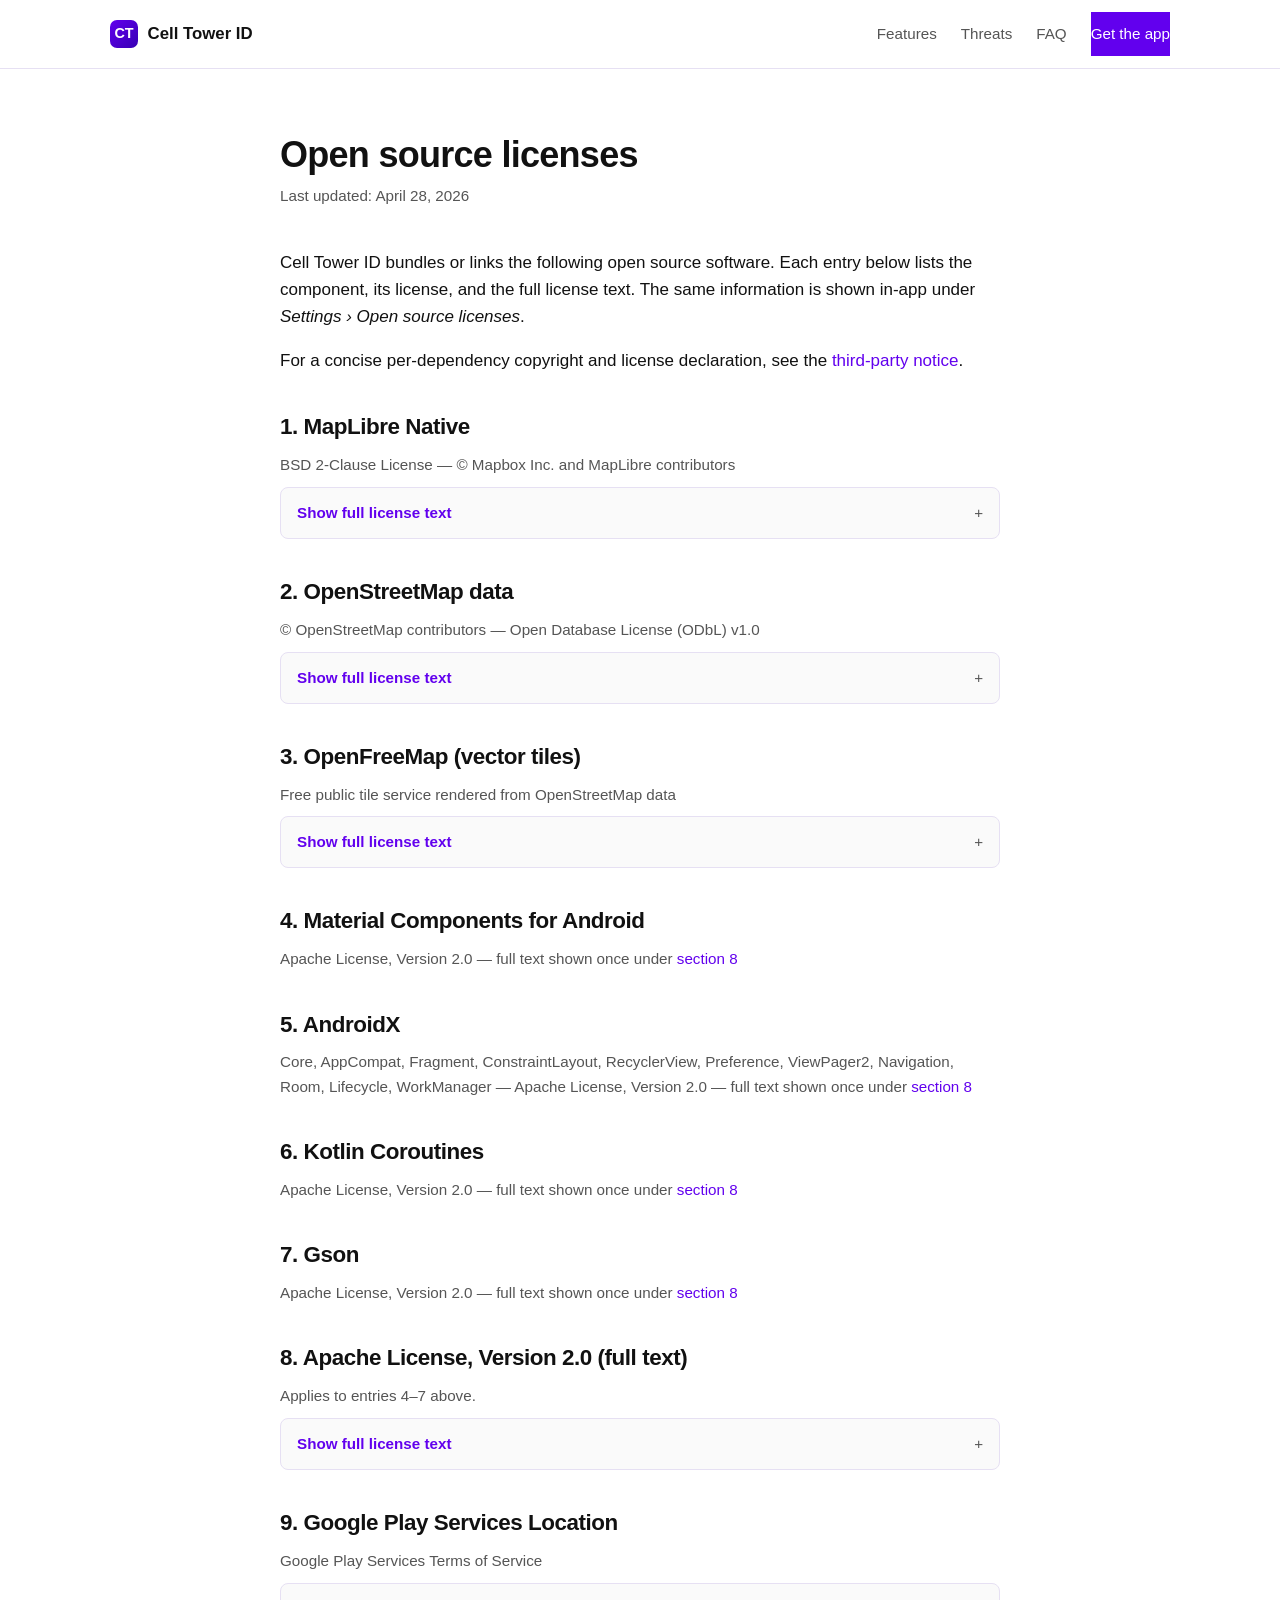
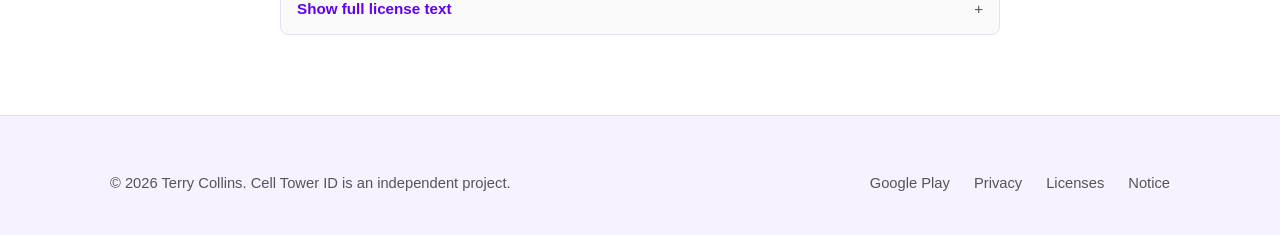
==== commit 054eb4b2: "Remove standalone Contact footer link from website The standalone Contact mailto link in the website" ====
--- a/website/licenses.html
+++ b/website/licenses.html
@@ -17,17 +17,12 @@
         <span class="brand-mark">CT</span>
         <span>Cell Tower ID</span>
       </a>
-      <details class="nav-disclosure">
-        <summary aria-label="Menu">
-          <svg width="24" height="24" viewBox="0 0 24 24" fill="none" stroke="currentColor" stroke-width="2" stroke-linecap="round" stroke-linejoin="round" aria-hidden="true"><line x1="3" y1="6" x2="21" y2="6"/><line x1="3" y1="12" x2="21" y2="12"/><line x1="3" y1="18" x2="21" y2="18"/></svg>
-        </summary>
-        <nav class="nav" aria-label="Primary">
-          <a href="index.html#features">Features</a>
-          <a href="index.html#threats">Threats</a>
-          <a href="index.html#faq">FAQ</a>
-          <a class="btn-cta" href="https://play.google.com/store/apps/details?id=com.terrycollins.celltowerid">Get the app</a>
-        </nav>
-      </details>
+      <nav class="nav" aria-label="Primary">
+        <a href="index.html#features">Features</a>
+        <a href="index.html#threats">Threats</a>
+        <a href="index.html#faq">FAQ</a>
+        <a class="btn-cta" href="https://play.google.com/store/apps/details?id=com.terrycollins.celltowerid">Get the app</a>
+      </nav>
     </div>
   </header>
 
@@ -360,24 +355,9 @@
         <a href="privacy.html">Privacy</a>
         <a href="licenses.html">Licenses</a>
         <a href="notice.html">Notice</a>
-        <a href="mailto:tezball86@gmail.com">Contact</a>
       </nav>
     </div>
   </footer>
 
-  <script>
-    (function () {
-      var mq = window.matchMedia('(min-width: 900px)');
-      function sync() {
-        document.querySelectorAll('.nav-disclosure').forEach(function (d) {
-          if (mq.matches) d.setAttribute('open', '');
-          else d.removeAttribute('open');
-        });
-      }
-      sync();
-      mq.addEventListener('change', sync);
-    })();
-  </script>
-
 </body>
 </html>
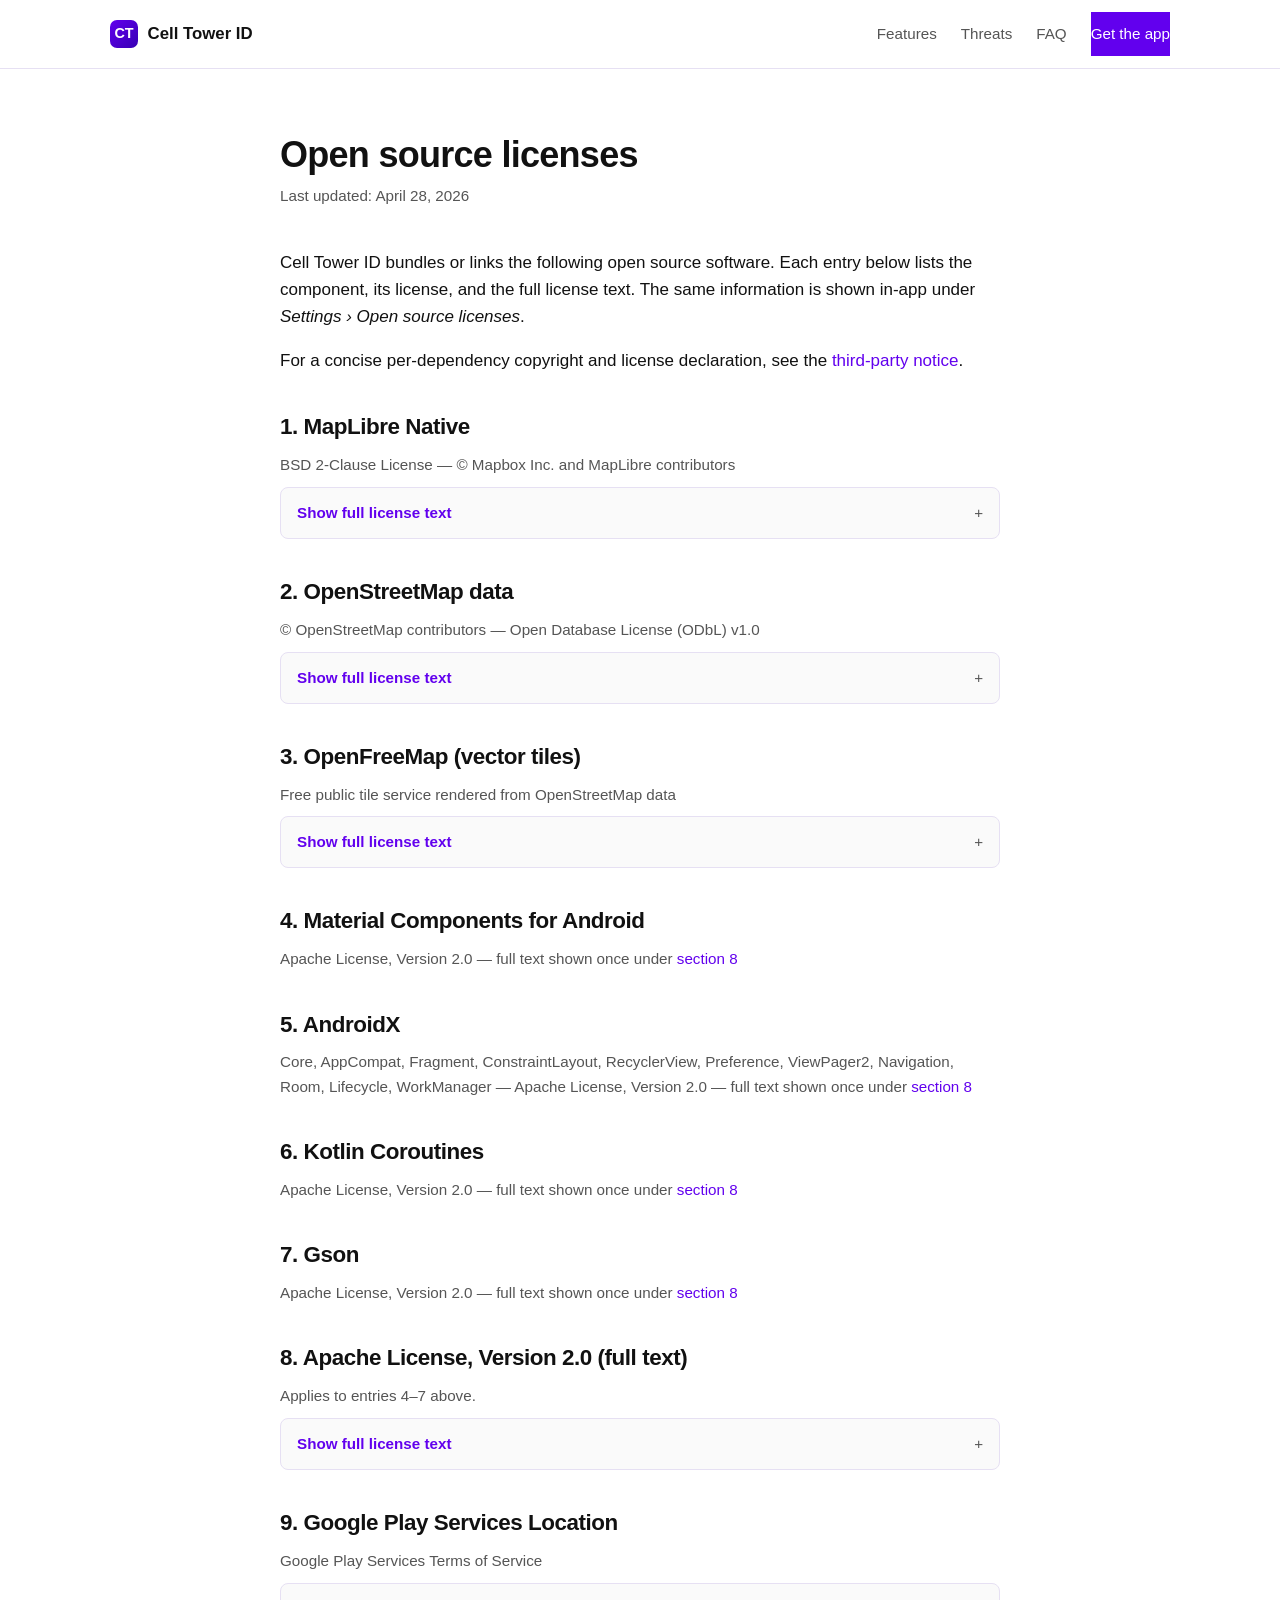
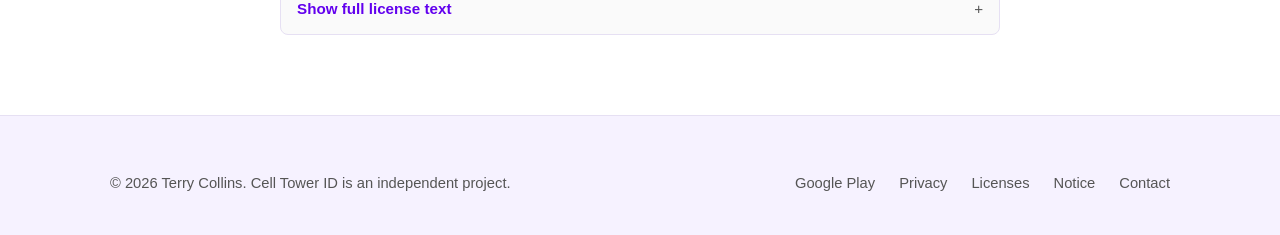
==== commit 7aa30241: "Make the website mobile-first with a hamburger menu and lighter hero (#18) The site was semi-respons" ====
--- a/website/licenses.html
+++ b/website/licenses.html
@@ -17,12 +17,17 @@
         <span class="brand-mark">CT</span>
         <span>Cell Tower ID</span>
       </a>
-      <nav class="nav" aria-label="Primary">
-        <a href="index.html#features">Features</a>
-        <a href="index.html#threats">Threats</a>
-        <a href="index.html#faq">FAQ</a>
-        <a class="btn-cta" href="https://play.google.com/store/apps/details?id=com.terrycollins.celltowerid">Get the app</a>
-      </nav>
+      <details class="nav-disclosure">
+        <summary aria-label="Menu">
+          <svg width="24" height="24" viewBox="0 0 24 24" fill="none" stroke="currentColor" stroke-width="2" stroke-linecap="round" stroke-linejoin="round" aria-hidden="true"><line x1="3" y1="6" x2="21" y2="6"/><line x1="3" y1="12" x2="21" y2="12"/><line x1="3" y1="18" x2="21" y2="18"/></svg>
+        </summary>
+        <nav class="nav" aria-label="Primary">
+          <a href="index.html#features">Features</a>
+          <a href="index.html#threats">Threats</a>
+          <a href="index.html#faq">FAQ</a>
+          <a class="btn-cta" href="https://play.google.com/store/apps/details?id=com.terrycollins.celltowerid">Get the app</a>
+        </nav>
+      </details>
     </div>
   </header>
 
@@ -355,9 +360,24 @@
         <a href="privacy.html">Privacy</a>
         <a href="licenses.html">Licenses</a>
         <a href="notice.html">Notice</a>
+        <a href="mailto:tezball86@gmail.com">Contact</a>
       </nav>
     </div>
   </footer>
 
+  <script>
+    (function () {
+      var mq = window.matchMedia('(min-width: 900px)');
+      function sync() {
+        document.querySelectorAll('.nav-disclosure').forEach(function (d) {
+          if (mq.matches) d.setAttribute('open', '');
+          else d.removeAttribute('open');
+        });
+      }
+      sync();
+      mq.addEventListener('change', sync);
+    })();
+  </script>
+
 </body>
 </html>
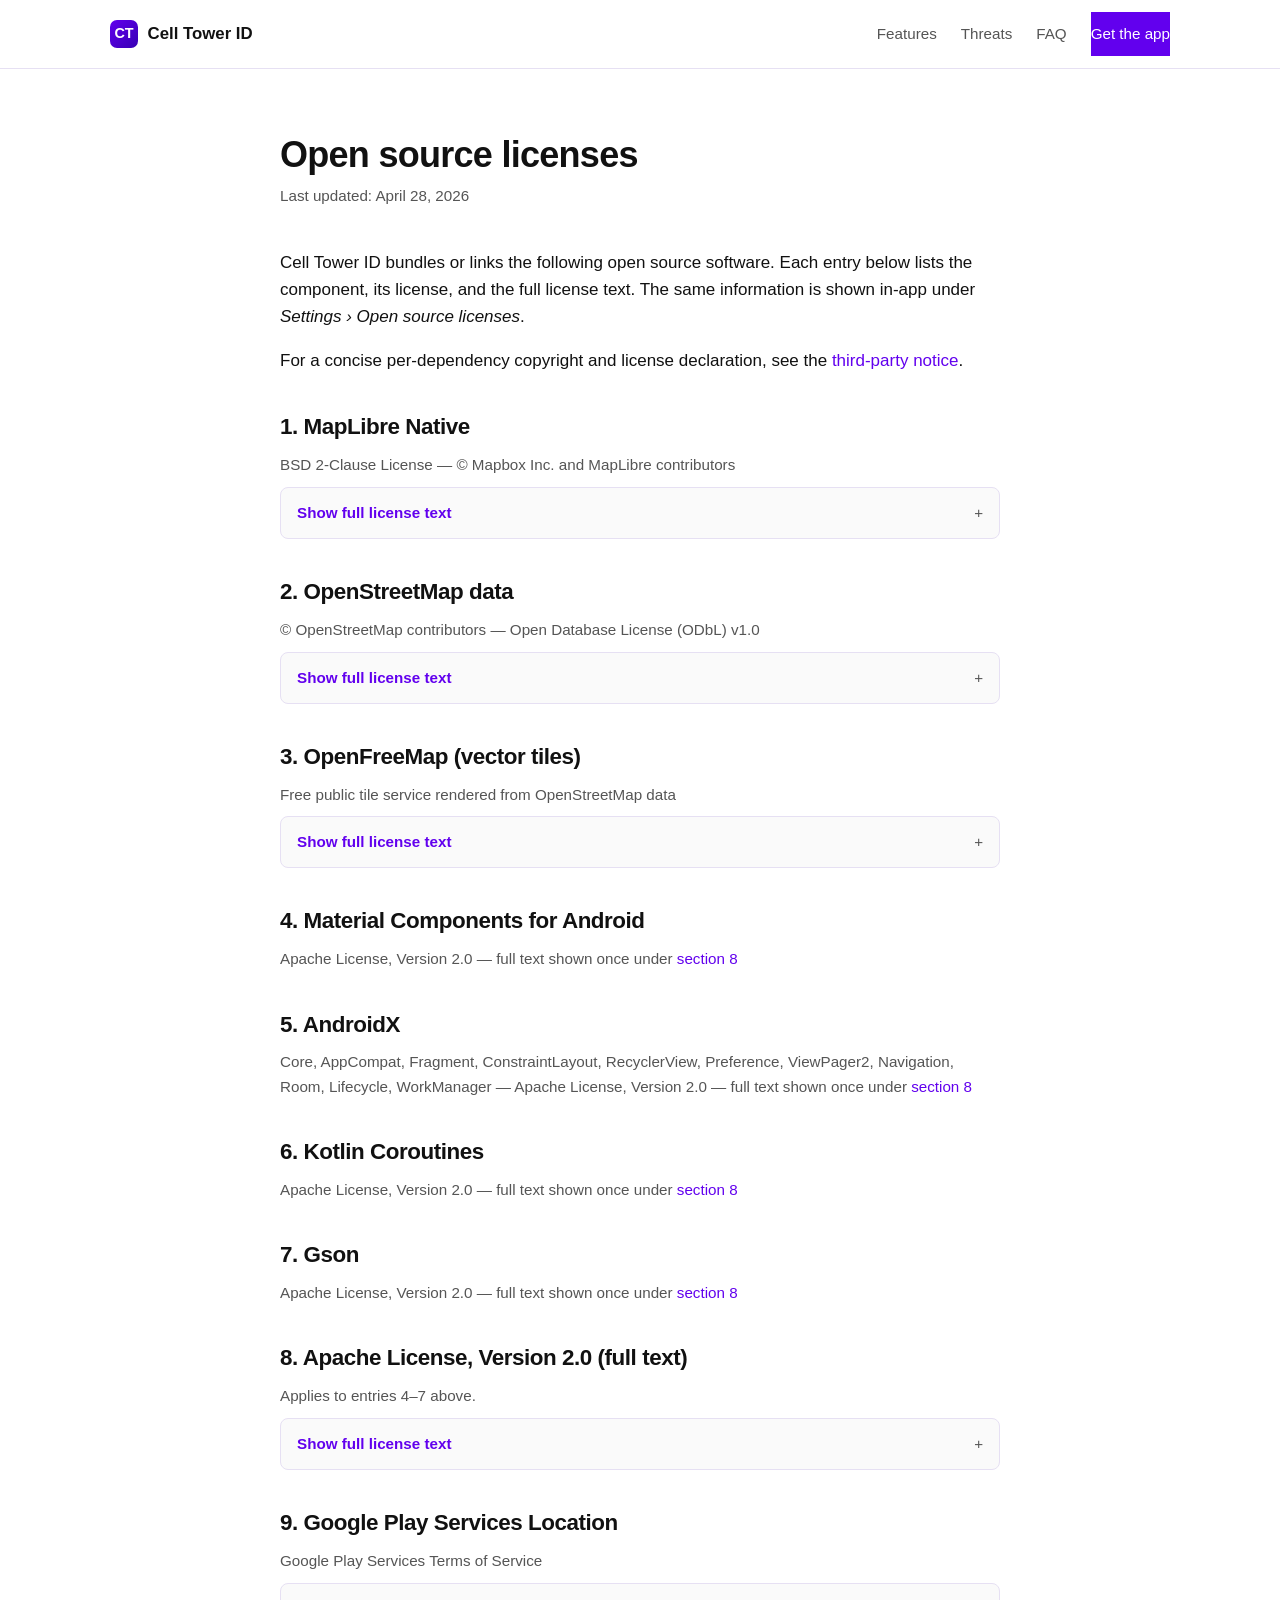
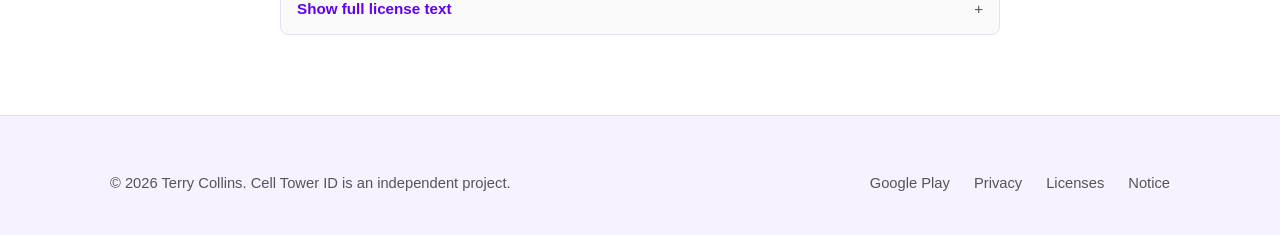
==== commit dbaa6e19: "Remove standalone Contact footer link from website (#19) The standalone Contact mailto link in the w" ====
--- a/website/licenses.html
+++ b/website/licenses.html
@@ -360,7 +360,6 @@
         <a href="privacy.html">Privacy</a>
         <a href="licenses.html">Licenses</a>
         <a href="notice.html">Notice</a>
-        <a href="mailto:tezball86@gmail.com">Contact</a>
       </nav>
     </div>
   </footer>
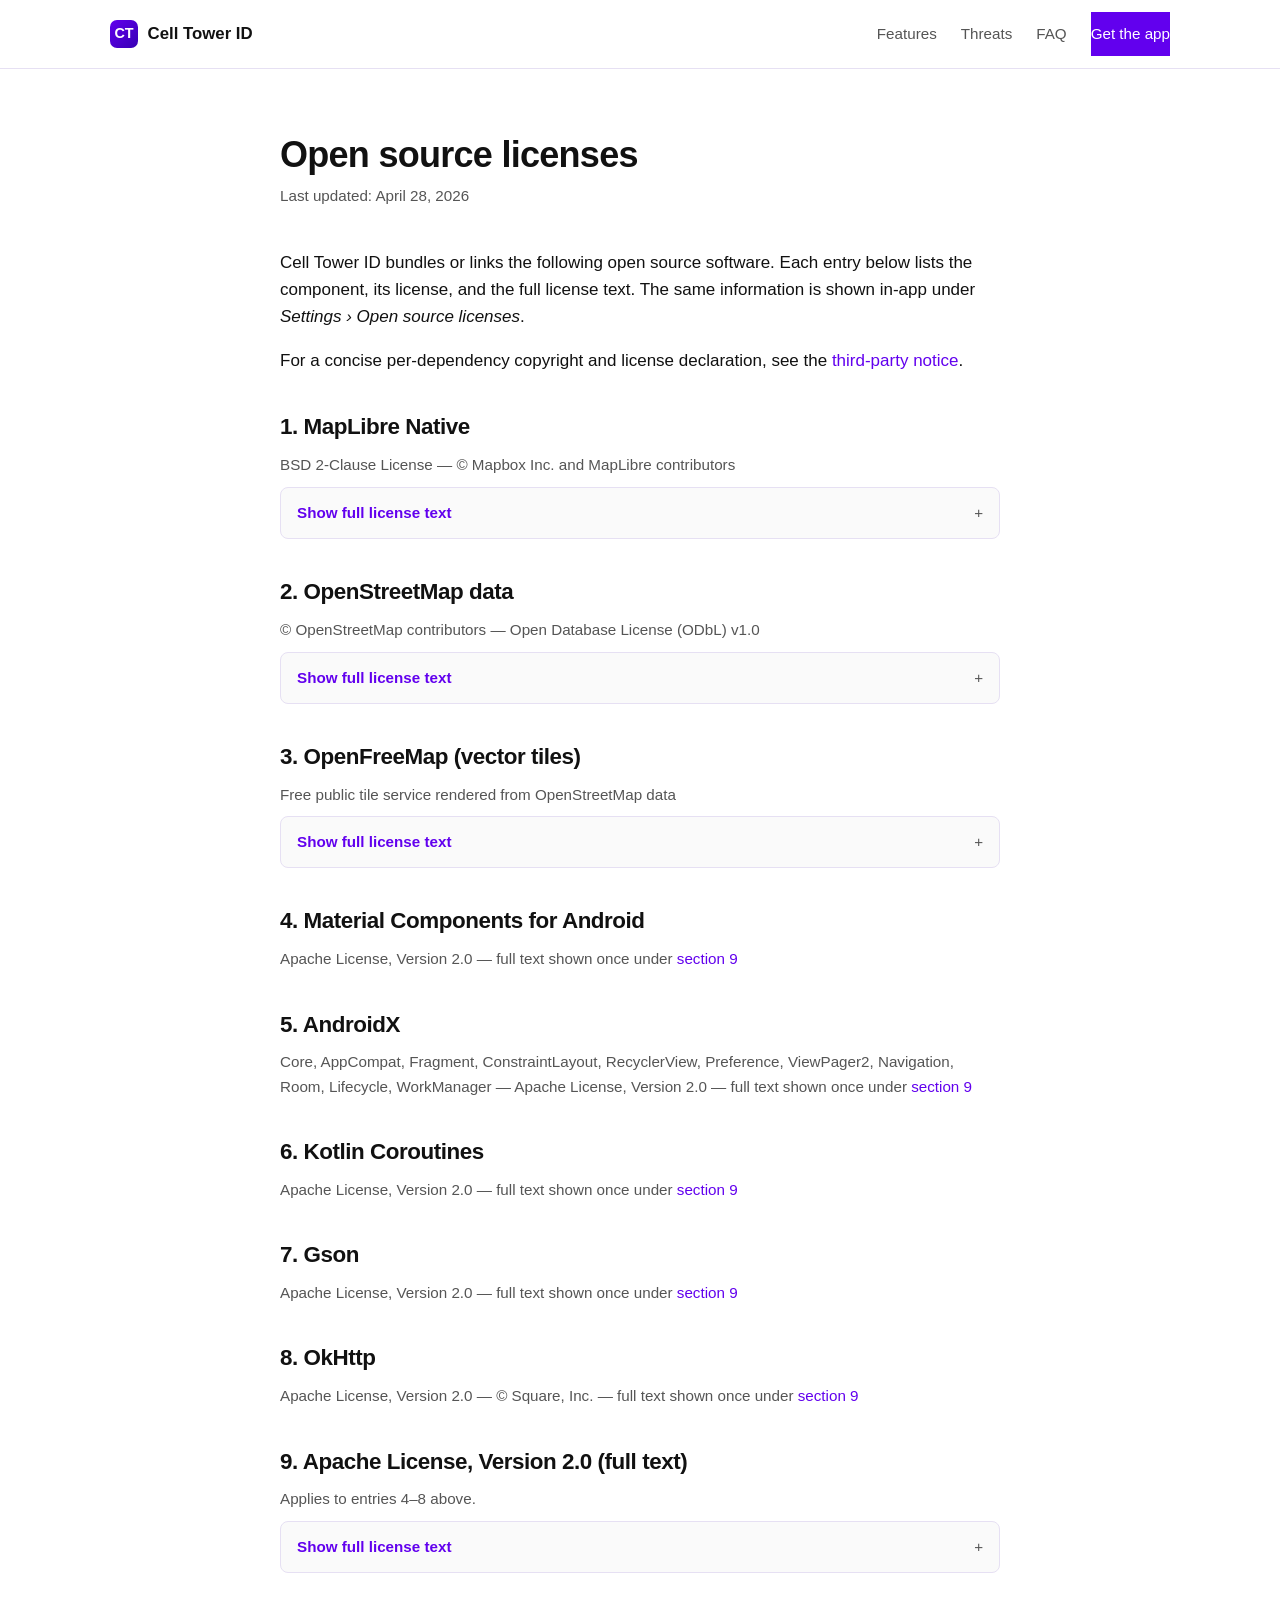
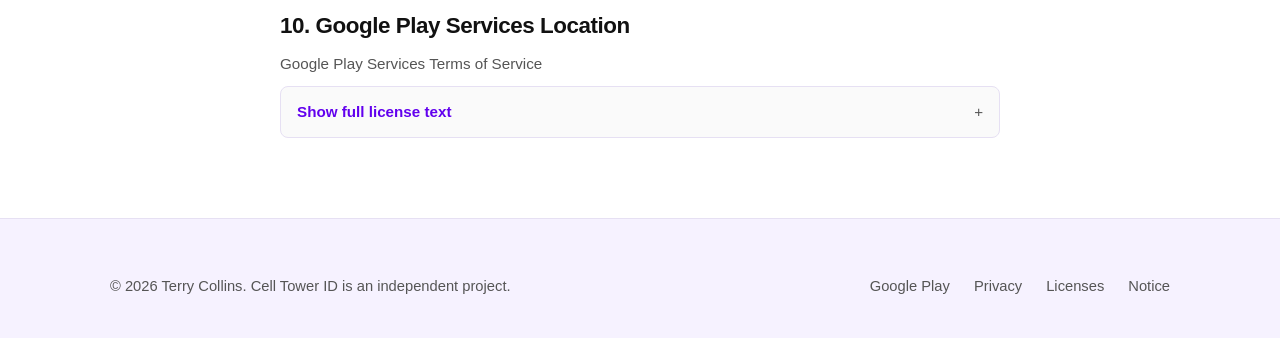
==== commit 25616dba: "Credit OkHttp across all license surfaces (closes §3.11) Re-audit of LicensesActivity against the ac" ====
--- a/website/licenses.html
+++ b/website/licenses.html
@@ -4,7 +4,7 @@
   <meta charset="utf-8">
   <meta name="viewport" content="width=device-width, initial-scale=1">
   <title>Open source licenses &mdash; Cell Tower ID</title>
-  <meta name="description" content="Open source licenses for software bundled with Cell Tower ID, including MapLibre, OpenStreetMap, OpenFreeMap, AndroidX, Material Components, Kotlin Coroutines, Gson, and Google Play Services Location.">
+  <meta name="description" content="Open source licenses for software bundled with Cell Tower ID, including MapLibre, OpenStreetMap, OpenFreeMap, AndroidX, Material Components, Kotlin Coroutines, Gson, OkHttp, and Google Play Services Location.">
   <meta name="theme-color" content="#6200ee">
   <link rel="canonical" href="https://cell-tower-id.com/licenses.html">
   <link rel="stylesheet" href="styles.css">
@@ -133,19 +133,22 @@
     </details>
 
     <h2>4. Material Components for Android</h2>
-    <p class="terms">Apache License, Version 2.0 &mdash; full text shown once under <a href="#lic-apache">section 8</a></p>
+    <p class="terms">Apache License, Version 2.0 &mdash; full text shown once under <a href="#lic-apache">section 9</a></p>
 
     <h2>5. AndroidX</h2>
-    <p class="terms">Core, AppCompat, Fragment, ConstraintLayout, RecyclerView, Preference, ViewPager2, Navigation, Room, Lifecycle, WorkManager &mdash; Apache License, Version 2.0 &mdash; full text shown once under <a href="#lic-apache">section 8</a></p>
+    <p class="terms">Core, AppCompat, Fragment, ConstraintLayout, RecyclerView, Preference, ViewPager2, Navigation, Room, Lifecycle, WorkManager &mdash; Apache License, Version 2.0 &mdash; full text shown once under <a href="#lic-apache">section 9</a></p>
 
     <h2>6. Kotlin Coroutines</h2>
-    <p class="terms">Apache License, Version 2.0 &mdash; full text shown once under <a href="#lic-apache">section 8</a></p>
+    <p class="terms">Apache License, Version 2.0 &mdash; full text shown once under <a href="#lic-apache">section 9</a></p>
 
     <h2>7. Gson</h2>
-    <p class="terms">Apache License, Version 2.0 &mdash; full text shown once under <a href="#lic-apache">section 8</a></p>
-
-    <h2 id="lic-apache">8. Apache License, Version 2.0 (full text)</h2>
-    <p class="terms">Applies to entries 4&ndash;7 above.</p>
+    <p class="terms">Apache License, Version 2.0 &mdash; full text shown once under <a href="#lic-apache">section 9</a></p>
+
+    <h2>8. OkHttp</h2>
+    <p class="terms">Apache License, Version 2.0 &mdash; &copy; Square, Inc. &mdash; full text shown once under <a href="#lic-apache">section 9</a></p>
+
+    <h2 id="lic-apache">9. Apache License, Version 2.0 (full text)</h2>
+    <p class="terms">Applies to entries 4&ndash;8 above.</p>
     <details id="lic-apache-details">
       <summary>Show full license text</summary>
       <pre id="text-apache">                                 Apache License
@@ -326,7 +329,7 @@
    END OF TERMS AND CONDITIONS</pre>
     </details>
 
-    <h2>9. Google Play Services Location</h2>
+    <h2>10. Google Play Services Location</h2>
     <p class="terms">Google Play Services Terms of Service</p>
     <details id="lic-play-services">
       <summary>Show full license text</summary>
